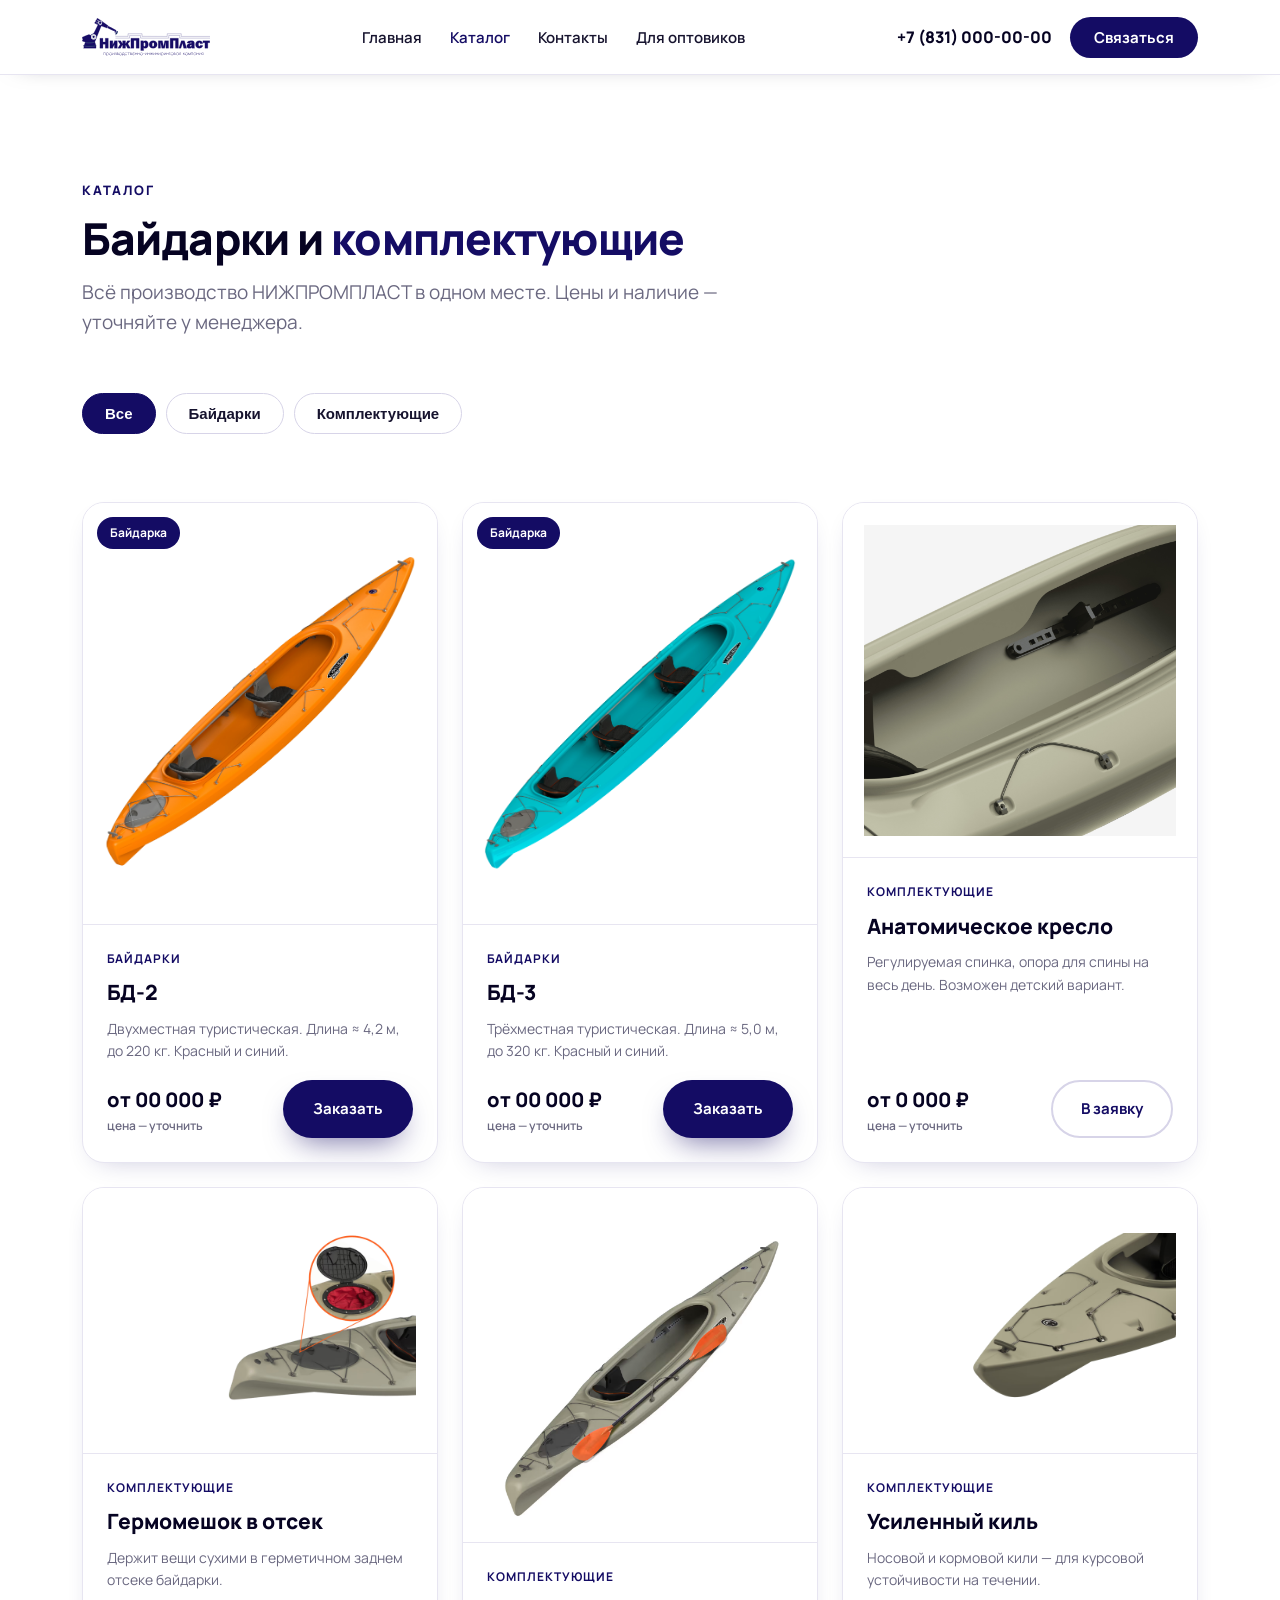
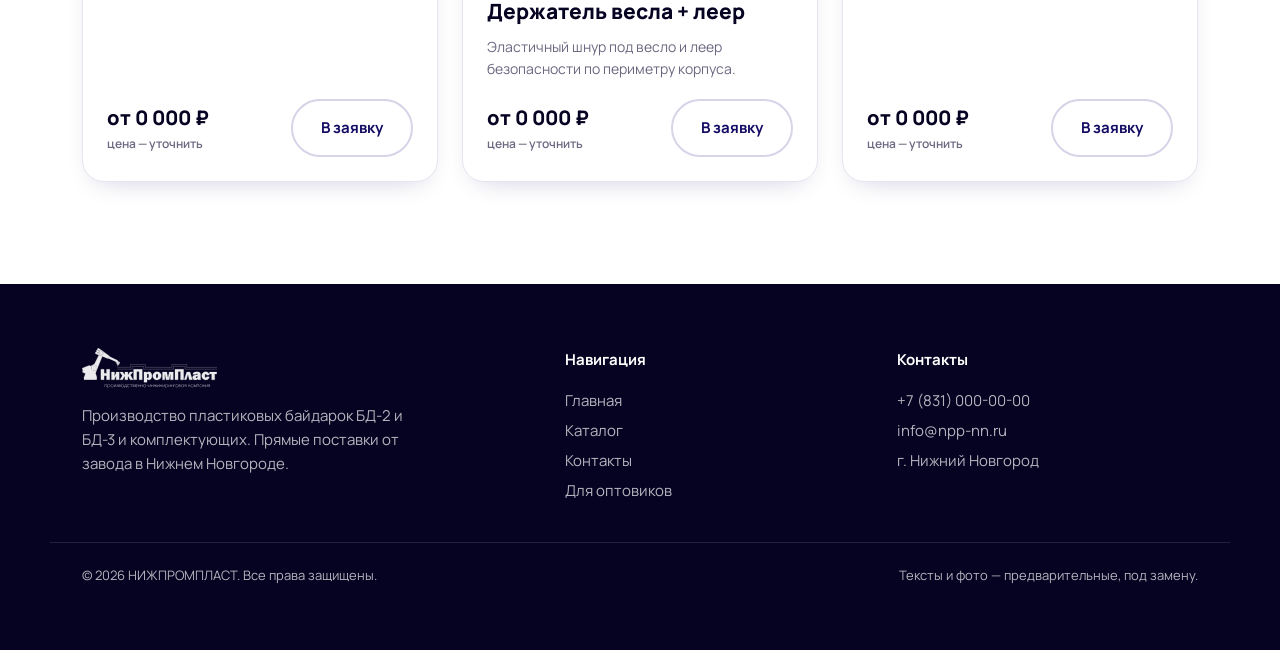
==== catalog.html @ e91669df "НИЖПРОМПЛАСТ — сайт байдарок БД-2/БД-3 (лендинг + каталог + контакты + опт) Co-Authored-By: Claude O" ====
<!DOCTYPE html>
<html lang="ru">
<head>
<meta charset="UTF-8">
<meta name="viewport" content="width=device-width, initial-scale=1">
<title>Каталог — байдарки и комплектующие · НИЖПРОМПЛАСТ</title>
<meta name="description" content="Каталог НИЖПРОМПЛАСТ: пластиковые байдарки БД-2 и БД-3, вёсла, кресла, кили, гермомешки и другие комплектующие.">
<link rel="icon" href="assets/npp_logo.svg">
<link rel="preconnect" href="https://fonts.googleapis.com">
<link rel="preconnect" href="https://fonts.gstatic.com" crossorigin>
<link href="https://fonts.googleapis.com/css2?family=Manrope:wght@400;500;600;700;800&display=swap" rel="stylesheet">
<link rel="stylesheet" href="css/site.css">
<link rel="stylesheet" href="css/header.css"/>
</head>
<body>

<header class="npp-hd">
  <div class="npp-hd__inner">
    <a href="index.html" class="npp-brand"><img src="assets/npp_logo.svg" alt="НИЖПРОМПЛАСТ"></a>
    <nav class="npp-nav" id="nppnav">
      <a href="index.html">Главная</a>
      <a href="catalog.html" class="is-current">Каталог</a>
      <a href="contacts.html">Контакты</a>
      <a href="optom.html">Для оптовиков</a>
    </nav>
    <div class="npp-hd__right">
      <a href="tel:+78310000000" class="npp-phone">+7 (831) 000-00-00</a>
      <a href="contacts.html" class="npp-cta">Связаться</a>
      <button class="npp-burger" id="nppburger" aria-label="Меню"><span></span><span></span><span></span></button>
    </div>
  </div>
</header>
<script>(function(){var b=document.getElementById('nppburger'),n=document.getElementById('nppnav');if(b)b.addEventListener('click',function(){n.classList.toggle('open');});})();</script>

<!-- Заголовок раздела -->
<section class="section" style="padding-bottom:0">
  <div class="container">
    <div class="section__head">
      <span class="eyebrow">Каталог</span>
      <h2 class="h2">Байдарки и <span class="ac">комплектующие</span></h2>
      <p class="lead">Всё производство НИЖПРОМПЛАСТ в одном месте. Цены и наличие — уточняйте у менеджера.</p>
    </div>

    <div class="filters" id="filters">
      <button class="filter is-active" data-filter="all">Все</button>
      <button class="filter" data-filter="boats">Байдарки</button>
      <button class="filter" data-filter="parts">Комплектующие</button>
    </div>
  </div>
</section>

<!-- Сетка товаров -->
<section class="section" style="padding-top:34px">
  <div class="container">
    <div class="catalog" id="catalog">

      <!-- Байдарки -->
      <article class="product" data-cat="boats">
        <div class="product__media"><span class="product__badge">Байдарка</span><img src="assets/69d2569373a3a77ff844c822_b2-1n.webp" alt="БД-2"></div>
        <div class="product__body">
          <span class="product__cat">Байдарки</span>
          <div class="product__name">БД-2</div>
          <p class="product__desc">Двухместная туристическая. Длина ≈ 4,2 м, до 220 кг. Красный и синий.</p>
          <div class="product__foot"><div class="product__price">от 00 000 ₽<small>цена — уточнить</small></div><a href="contacts.html" class="btn btn--primary">Заказать</a></div>
        </div>
      </article>

      <article class="product" data-cat="boats">
        <div class="product__media"><span class="product__badge">Байдарка</span><img src="assets/69d2581a88b2727280bdcb4f_b3-1n.webp" alt="БД-3"></div>
        <div class="product__body">
          <span class="product__cat">Байдарки</span>
          <div class="product__name">БД-3</div>
          <p class="product__desc">Трёхместная туристическая. Длина ≈ 5,0 м, до 320 кг. Красный и синий.</p>
          <div class="product__foot"><div class="product__price">от 00 000 ₽<small>цена — уточнить</small></div><a href="contacts.html" class="btn btn--primary">Заказать</a></div>
        </div>
      </article>

      <!-- Комплектующие -->
      <article class="product" data-cat="parts">
        <div class="product__media"><img src="assets/699e1a2d52baad6489740c45_3-1.jpg" alt="Анатомическое кресло"></div>
        <div class="product__body">
          <span class="product__cat">Комплектующие</span>
          <div class="product__name">Анатомическое кресло</div>
          <p class="product__desc">Регулируемая спинка, опора для спины на весь день. Возможен детский вариант.</p>
          <div class="product__foot"><div class="product__price">от 0 000 ₽<small>цена — уточнить</small></div><a href="contacts.html" class="btn btn--outline">В заявку</a></div>
        </div>
      </article>

      <article class="product" data-cat="parts">
        <div class="product__media"><img src="assets/699e31a62a4a1c3da6f5c545_5-2.avif" alt="Гермомешок"></div>
        <div class="product__body">
          <span class="product__cat">Комплектующие</span>
          <div class="product__name">Гермомешок в отсек</div>
          <p class="product__desc">Держит вещи сухими в герметичном заднем отсеке байдарки.</p>
          <div class="product__foot"><div class="product__price">от 0 000 ₽<small>цена — уточнить</small></div><a href="contacts.html" class="btn btn--outline">В заявку</a></div>
        </div>
      </article>

      <article class="product" data-cat="parts">
        <div class="product__media"><img src="assets/699e530728d7357f5953fed8_Frame%201.avif" alt="Держатель весла и леер"></div>
        <div class="product__body">
          <span class="product__cat">Комплектующие</span>
          <div class="product__name">Держатель весла + леер</div>
          <p class="product__desc">Эластичный шнур под весло и леер безопасности по периметру корпуса.</p>
          <div class="product__foot"><div class="product__price">от 0 000 ₽<small>цена — уточнить</small></div><a href="contacts.html" class="btn btn--outline">В заявку</a></div>
        </div>
      </article>

      <article class="product" data-cat="parts">
        <div class="product__media"><img src="assets/699e31a79cb63a5649bd9ef0_5-1.avif" alt="Усиленный киль"></div>
        <div class="product__body">
          <span class="product__cat">Комплектующие</span>
          <div class="product__name">Усиленный киль</div>
          <p class="product__desc">Носовой и кормовой кили — для курсовой устойчивости на течении.</p>
          <div class="product__foot"><div class="product__price">от 0 000 ₽<small>цена — уточнить</small></div><a href="contacts.html" class="btn btn--outline">В заявку</a></div>
        </div>
      </article>

    </div>
  </div>
</section>

<!-- Подвал -->
<footer class="npp-ft">
  <div class="npp-ft__inner">
    <div class="npp-ft__col npp-ft__brand">
      <img src="assets/npp_logo.svg" alt="НИЖПРОМПЛАСТ">
      <p>Производство пластиковых байдарок БД-2 и БД-3 и комплектующих. Прямые поставки от завода в Нижнем Новгороде.</p>
    </div>
    <div class="npp-ft__col">
      <h4>Навигация</h4>
      <a href="index.html">Главная</a>
      <a href="catalog.html">Каталог</a>
      <a href="contacts.html">Контакты</a>
      <a href="optom.html">Для оптовиков</a>
    </div>
    <div class="npp-ft__col">
      <h4>Контакты</h4>
      <a href="tel:+78310000000">+7 (831) 000-00-00</a>
      <a href="mailto:info@npp-nn.ru">info@npp-nn.ru</a>
      <span>г. Нижний Новгород</span>
    </div>
  </div>
  <div class="npp-ft__bottom">
    <span>© 2026 НИЖПРОМПЛАСТ. Все права защищены.</span>
    <span>Тексты и фото — предварительные, под замену.</span>
  </div>
</footer>

<script>
  var b=document.getElementById('burger'), n=document.getElementById('nav');
  if(b){b.addEventListener('click',function(){n.classList.toggle('is-open');});}
  // фильтры каталога
  var filters=document.querySelectorAll('.filter'), items=document.querySelectorAll('.product');
  filters.forEach(function(f){
    f.addEventListener('click',function(){
      filters.forEach(function(x){x.classList.remove('is-active');});
      f.classList.add('is-active');
      var v=f.getAttribute('data-filter');
      items.forEach(function(it){
        it.classList.toggle('is-hidden', !(v==='all' || it.getAttribute('data-cat')===v));
      });
    });
  });
</script>
</body>
</html>
---- css/site.css ----
/* ============================================================
   НИЖПРОМПЛАСТ · Байдарки БД-2 / БД-3
   Чистая дизайн-система. Палитра бренда (с npp-nn.ru):
   индиго #140C64 · навигационный #060322 · белый фон
   Продуктовые цвета: красный + синий
   ============================================================ */

:root {
  /* Бренд */
  --indigo:     #140C64;
  --indigo-600: #2A1F8C;
  --indigo-300: #6E68B0;
  --navy:       #060322;
  --ink:        #16132E;
  --muted:      #6A6880;
  --line:       #E7E5F1;
  --line-2:     #D7D4E8;
  --bg:         #FFFFFF;
  --bg-soft:    #F6F5FB;
  --surface:    #FFFFFF;

  /* Продуктовые цвета */
  --red:        #D32A33;
  --blue:       #1B5FCC;

  /* Метрики */
  --radius:     22px;
  --radius-sm:  14px;
  --maxw:       1180px;
  --shadow:     0 24px 60px -28px rgba(20,12,100,.34);
  --shadow-sm:  0 10px 28px -16px rgba(20,12,100,.30);
  --ring:       0 0 0 1px var(--line);
  --header-h:   74px;

  --font: "Manrope", -apple-system, "Segoe UI", Roboto, Arial, sans-serif;
}

* { box-sizing: border-box; margin: 0; padding: 0; }
html { scroll-behavior: smooth; scroll-padding-top: calc(var(--header-h) + 16px); }
body {
  font-family: var(--font);
  color: var(--ink);
  background: var(--bg);
  line-height: 1.6;
  -webkit-font-smoothing: antialiased;
  text-rendering: optimizeLegibility;
}
img, svg { display: block; max-width: 100%; }
a { color: inherit; text-decoration: none; }
ul { list-style: none; }

.container {
  width: 100%;
  max-width: var(--maxw);
  margin-inline: auto;
  padding-inline: clamp(18px, 5vw, 32px);
}

/* ---------- Типографика ---------- */
.eyebrow {
  display: inline-block;
  font-size: 13px;
  font-weight: 800;
  letter-spacing: .14em;
  text-transform: uppercase;
  color: var(--indigo);
  margin-bottom: 14px;
}
h1, h2, h3 { letter-spacing: -0.02em; color: var(--navy); line-height: 1.08; }
.h2 { font-size: clamp(28px, 4vw, 44px); font-weight: 800; }
.lead { color: var(--muted); font-size: clamp(16px, 1.6vw, 19px); }

/* ---------- Кнопки ---------- */
.btn {
  --bg: var(--indigo);
  display: inline-flex; align-items: center; gap: 10px;
  padding: 15px 28px;
  border-radius: 999px;
  font-weight: 700; font-size: 15px;
  border: 2px solid transparent;
  cursor: pointer;
  transition: transform .18s ease, box-shadow .18s, background .18s, color .18s, border-color .18s;
  white-space: nowrap;
}
.btn--primary { background: var(--indigo); color: #fff; box-shadow: 0 14px 30px -12px rgba(20,12,100,.6); }
.btn--primary:hover { background: var(--indigo-600); transform: translateY(-2px); }
.btn--outline { background: transparent; color: var(--indigo); border-color: var(--line-2); }
.btn--outline:hover { border-color: var(--indigo); transform: translateY(-2px); }
.btn--light { background:#fff; color: var(--indigo); }
.btn--light:hover { transform: translateY(-2px); box-shadow: var(--shadow-sm); }
.btn--ghost { background: rgba(255,255,255,.1); color:#fff; border-color: rgba(255,255,255,.3); }
.btn--ghost:hover { background: rgba(255,255,255,.18); }

/* ============================================================
   ШАПКА — всегда с фоном, sticky, без лагов
   ============================================================ */
.header {
  position: sticky; top: 0; z-index: 100;
  height: var(--header-h);
  background: #fff;                        /* фон ВСЕГДА */
  border-bottom: 1px solid var(--line);
  box-shadow: 0 6px 24px -20px rgba(6,3,34,.5);
}
.header__inner { height: 100%; display: flex; align-items: center; justify-content: space-between; gap: 24px; }
.brand { display: flex; align-items: center; gap: 12px; flex-shrink: 0; }
.brand img { height: 38px; width: auto; }
.nav { display: flex; align-items: center; gap: 28px; }
.nav a { font-size: 15px; font-weight: 600; color: var(--ink); transition: color .15s; }
.nav a:hover { color: var(--indigo); }
.header__right { display: flex; align-items: center; gap: 18px; }
.header__phone { font-weight: 800; font-size: 16px; color: var(--navy); white-space: nowrap; }
.burger { display: none; flex-direction: column; gap: 5px; background: none; border: 0; cursor: pointer; padding: 8px; }
.burger span { width: 24px; height: 2px; background: var(--navy); border-radius: 2px; transition:.2s; }

/* ============================================================
   СЕКЦИИ — единый ритм отступов
   ============================================================ */
.section { padding-block: clamp(56px, 8vw, 104px); }
.section--soft { background: var(--bg-soft); }
.section__head { max-width: 720px; margin-bottom: clamp(34px, 5vw, 56px); }
.section__head--center { margin-inline: auto; text-align: center; }
.section__head .lead { margin-top: 14px; }

/* ============================================================
   ХЕРО
   ============================================================ */
.hero {
  position: relative; overflow: hidden; color: #fff;
  background:
    radial-gradient(110% 120% at 88% -10%, rgba(42,31,140,.85), transparent 55%),
    linear-gradient(165deg, var(--navy) 0%, #0d0840 58%, var(--indigo) 125%);
}
.hero__inner {
  position: relative; z-index: 2;
  display: grid; grid-template-columns: 1.05fr 1fr;
  gap: clamp(28px, 4vw, 60px); align-items: center;
  padding-block: clamp(52px, 7vw, 96px);
}
.hero__badge {
  display: inline-flex; align-items: center; gap: 8px;
  padding: 7px 15px; border-radius: 999px;
  background: rgba(255,255,255,.1); border: 1px solid rgba(255,255,255,.2);
  font-size: 12px; font-weight: 800; letter-spacing: .08em; text-transform: uppercase;
  color: #DAD7F2; margin-bottom: 22px;
}
.hero h1 { color: #fff; font-size: clamp(34px, 5.4vw, 62px); font-weight: 800; margin-bottom: 20px; }
.hero h1 em { font-style: normal; color: #B7B2EA; }
.hero__lead { color: rgba(255,255,255,.8); font-size: clamp(16px,1.7vw,19px); max-width: 30em; margin-bottom: 30px; }
.hero__actions { display: flex; flex-wrap: wrap; gap: 14px; margin-bottom: 38px; }
.hero__chips { display: flex; flex-wrap: wrap; gap: 24px; border-top: 1px solid rgba(255,255,255,.14); padding-top: 24px; }
.chip__num { font-size: clamp(22px,3vw,32px); font-weight: 800; }
.chip__lbl { font-size: 13px; color: rgba(255,255,255,.6); margin-top: 4px; }

/* ============================================================
   ПЛЕЙСХОЛДЕР ФОТО (кадр с силуэтом байдарки)
   ============================================================ */
.photo {
  position: relative; border-radius: var(--radius);
  background: var(--bg-soft);
  border: 1px solid var(--line);
  overflow: hidden; display: grid; place-items: center;
  aspect-ratio: 4 / 3;
}
.photo--hero {
  background: linear-gradient(150deg, rgba(255,255,255,.14), rgba(255,255,255,.04));
  border-color: rgba(255,255,255,.18);
  box-shadow: var(--shadow);
}
.photo svg { width: 80%; height: auto; }
.photo__tag {
  position: absolute; left: 14px; bottom: 14px;
  font-size: 12px; font-weight: 700; letter-spacing: .03em;
  background: rgba(6,3,34,.62); color: #fff;
  padding: 6px 13px; border-radius: 999px;
  border: 1px dashed rgba(255,255,255,.35);
}
.photo--hero .photo__tag { background: rgba(6,3,34,.5); }

/* ============================================================
   МОДЕЛИ — 2 карточки БД-2 / БД-3
   ============================================================ */
.models { display: grid; grid-template-columns: 1fr 1fr; gap: 24px; }
.model {
  background: var(--surface); border: 1px solid var(--line);
  border-radius: var(--radius); overflow: hidden;
  box-shadow: var(--shadow-sm);
  display: flex; flex-direction: column;
  transition: transform .22s ease, box-shadow .22s, border-color .22s;
}
.model:hover { transform: translateY(-6px); box-shadow: var(--shadow); border-color: var(--line-2); }
.model__media { aspect-ratio: 16/10; border-bottom: 1px solid var(--line); }
.model__media .photo { border: 0; border-radius: 0; aspect-ratio: auto; height: 100%; }
.model__body { padding: clamp(22px, 2.6vw, 32px); display: flex; flex-direction: column; gap: 14px; flex: 1; }
.model__name { font-size: 28px; font-weight: 800; }
.model__seats { font-size: 15px; color: var(--muted); }
.model__specs { display: grid; grid-template-columns: 1fr 1fr; gap: 12px 18px; margin-top: 4px; }
.model__specs div { font-size: 14px; }
.model__specs b { display: block; font-size: 18px; color: var(--navy); }
.model__specs span { color: var(--muted); }
.model__foot { margin-top: auto; display: flex; align-items: center; justify-content: space-between; gap: 14px; padding-top: 8px; }
.model__price { font-size: 24px; font-weight: 800; color: var(--navy); }
.model__price small { display:block; font-size: 12px; font-weight: 600; color: var(--muted); }

/* свотчи цвета: красный + синий */
.swatches { display: flex; gap: 10px; align-items: center; }
.swatch {
  width: 26px; height: 26px; border-radius: 50%;
  border: 2px solid #fff; box-shadow: 0 0 0 1px var(--line-2);
  cursor: pointer; transition: transform .15s;
}
.swatch:hover { transform: scale(1.12); }
.swatch--red  { background: var(--red); }
.swatch--blue { background: var(--blue); }
.swatch__label { font-size: 13px; color: var(--muted); margin-left: 6px; }

/* ============================================================
   FEATURES — креативная bento-сетка
   ============================================================ */
.bento {
  display: grid;
  grid-template-columns: repeat(3, 1fr);
  grid-auto-rows: minmax(170px, auto);
  gap: 20px;
}
.card {
  background: var(--surface); border: 1px solid var(--line);
  border-radius: var(--radius); padding: clamp(22px, 2.4vw, 30px);
  display: flex; flex-direction: column; gap: 12px;
  transition: transform .22s ease, box-shadow .22s, border-color .22s;
}
.card:hover { transform: translateY(-4px); box-shadow: var(--shadow-sm); border-color: var(--line-2); }
.card__icon {
  width: 50px; height: 50px; border-radius: 14px;
  background: var(--bg-soft); color: var(--indigo);
  display: grid; place-items: center;
}
.card h3 { font-size: 20px; font-weight: 800; }
.card p { color: var(--muted); font-size: 15px; }
.card--wide { grid-column: span 2; }
.card--tall { grid-row: span 2; }
.card--indigo { background: linear-gradient(160deg, var(--indigo), var(--indigo-600)); border-color: transparent; color: #fff; }
.card--indigo h3 { color: #fff; }
.card--indigo p { color: rgba(255,255,255,.82); }
.card--indigo .card__icon { background: rgba(255,255,255,.14); color: #fff; }
.card--photo { padding: 0; overflow: hidden; }
.card--photo .photo { border: 0; border-radius: 0; height: 100%; width: 100%; aspect-ratio: auto; }

/* ---------- Чередующиеся строки текст+фото (напр. «Держатели весла») ---------- */
.split { display: grid; grid-template-columns: 1fr 1fr; gap: clamp(24px, 4vw, 60px); align-items: center; }
.split + .split { margin-top: clamp(40px, 6vw, 80px); }
.split--rev .split__media { order: -1; }
.split__text h3 { font-size: clamp(24px, 3vw, 34px); font-weight: 800; margin-bottom: 14px; }
.split__text p { color: var(--muted); font-size: 17px; margin-bottom: 12px; }
.ticks { display: grid; gap: 10px; margin-top: 18px; }
.ticks li { display: flex; gap: 10px; align-items: flex-start; font-size: 16px; }
.ticks svg { flex-shrink: 0; margin-top: 3px; color: var(--indigo); }

/* ============================================================
   СРАВНЕНИЕ / ХАРАКТЕРИСТИКИ
   ============================================================ */
.specs {
  width: 100%; border-collapse: separate; border-spacing: 0;
  background: var(--surface); border: 1px solid var(--line);
  border-radius: var(--radius); overflow: hidden;
}
.specs th, .specs td { padding: 16px 20px; text-align: left; font-size: 15px; border-bottom: 1px solid var(--line); }
.specs thead th { background: var(--navy); color: #fff; font-weight: 700; }
.specs tbody tr:last-child td { border-bottom: 0; }
.specs td:first-child { color: var(--muted); font-weight: 600; }
.specs td b { color: var(--navy); }
.specs tbody tr:nth-child(even) { background: var(--bg-soft); }

/* ============================================================
   CTA / ФОРМА
   ============================================================ */
.cta {
  background: linear-gradient(160deg, var(--navy), var(--indigo));
  border-radius: var(--radius); color: #fff;
  padding: clamp(34px, 5vw, 64px);
  display: grid; grid-template-columns: 1.1fr 1fr; gap: clamp(28px,4vw,56px); align-items: center;
}
.cta h2 { color: #fff; font-size: clamp(26px,3.4vw,40px); font-weight: 800; margin-bottom: 14px; }
.cta p { color: rgba(255,255,255,.8); font-size: 17px; }
.form { display: grid; gap: 14px; }
.form input, .form select {
  width: 100%; padding: 15px 18px; border-radius: 14px;
  border: 1px solid rgba(255,255,255,.25); background: rgba(255,255,255,.08);
  color: #fff; font-size: 15px; font-family: inherit;
}
.form input::placeholder { color: rgba(255,255,255,.6); }
.form input:focus, .form select:focus { outline: 2px solid rgba(255,255,255,.5); }
.form select option { color: #16132e; }
.form .btn { justify-content: center; }
.form__note { font-size: 12px; color: rgba(255,255,255,.55); }

/* ============================================================
   ПОДВАЛ
   ============================================================ */
.footer { background: var(--navy); color: rgba(255,255,255,.7); padding-block: clamp(40px,6vw,64px); }
.footer__grid { display: grid; grid-template-columns: 1.4fr 1fr 1fr; gap: 32px; }
.footer img { height: 40px; margin-bottom: 16px; filter: brightness(0) invert(1); opacity: .92; }
.footer h4 { color: #fff; font-size: 15px; margin-bottom: 14px; letter-spacing: .02em; }
.footer a { color: rgba(255,255,255,.7); font-size: 15px; line-height: 2; }
.footer a:hover { color: #fff; }
.footer__bottom { margin-top: 36px; padding-top: 22px; border-top: 1px solid rgba(255,255,255,.12); font-size: 13px; display:flex; justify-content: space-between; flex-wrap: wrap; gap: 10px; }

/* ============================================================
   АДАПТИВ — чтобы ничего не съезжало
   ============================================================ */
@media (max-width: 980px) {
  .hero__inner, .models, .split, .cta { grid-template-columns: 1fr; }
  .split--rev .split__media { order: 0; }
  .bento { grid-template-columns: 1fr 1fr; }
  .card--tall { grid-row: span 1; }
}
@media (max-width: 820px) {
  .nav, .header__phone { display: none; }
  .burger { display: flex; }
  .hero__media { max-width: 520px; }
}
@media (max-width: 600px) {
  .bento { grid-template-columns: 1fr; }
  .card--wide { grid-column: span 1; }
  .footer__grid { grid-template-columns: 1fr; }
  .hero__chips { gap: 18px; }
}

/* мобильное меню (открывается через JS) */
.nav.is-open {
  display: flex; flex-direction: column; gap: 18px;
  position: absolute; top: var(--header-h); left: 0; right: 0;
  background: #fff; border-bottom: 1px solid var(--line);
  padding: 22px clamp(18px,5vw,32px); box-shadow: var(--shadow);
}

/* ============================================================
   ДОП. КОМПОНЕНТЫ — структура «как у keelson» + больше акцента
   ============================================================ */

/* ---------- Теги назначения (Реки / Озёра / Море) ---------- */
.tags { display: flex; flex-wrap: wrap; gap: 10px; margin-bottom: 26px; }
.tag {
  display: inline-flex; align-items: center; gap: 7px;
  padding: 8px 16px; border-radius: 999px;
  font-size: 13px; font-weight: 700; letter-spacing: .02em;
}
.tag--solid { background: var(--indigo); color: #fff; }
.tag--ghost { background: rgba(255,255,255,.1); color: #fff; border: 1px solid rgba(255,255,255,.28); }
.tag--soft  { background: #ECEAFA; color: var(--indigo); border: 1px solid var(--line-2); }

/* ---------- Блок покупки (рассрочка, даты предзаказа) ---------- */
.buy__pay { display: grid; gap: 6px; font-size: 14px; color: var(--muted); }
.buy__pay b { color: var(--navy); }
.buy__meta { display: grid; gap: 8px; margin-top: 4px; }
.buy__meta div { display: flex; gap: 9px; align-items: center; font-size: 14px; color: var(--muted); }
.buy__meta svg { color: var(--indigo); flex-shrink: 0; }
.model__actions { display: flex; gap: 12px; flex-wrap: wrap; }

/* ---------- Заявление (акцентная индиго-секция) ---------- */
.statement {
  position: relative; overflow: hidden;
  background: linear-gradient(155deg, var(--indigo) 0%, var(--indigo-600) 70%, #3a2db0 130%);
  color: #fff; border-radius: var(--radius);
  padding: clamp(40px, 6vw, 72px);
}
.statement::after {
  content: ""; position: absolute; right: -80px; top: -80px;
  width: 320px; height: 320px; border-radius: 50%;
  background: radial-gradient(circle, rgba(255,255,255,.14), transparent 70%);
}
.statement .eyebrow { color: #C8C3F2; }
.statement h2 { color: #fff; font-size: clamp(26px, 3.6vw, 44px); font-weight: 800; max-width: 16ch; position: relative; z-index: 1; }
.statement p { color: rgba(255,255,255,.82); font-size: 18px; margin-top: 18px; max-width: 52ch; position: relative; z-index: 1; }

/* ---------- USP-лента (полоса ключевых преимуществ) ---------- */
.usp { display: grid; grid-template-columns: repeat(4, 1fr); gap: 1px; background: var(--line); border: 1px solid var(--line); border-radius: var(--radius); overflow: hidden; }
.usp__item { background: #fff; padding: 26px 22px; }
.usp__num { font-size: clamp(26px, 3vw, 38px); font-weight: 800; color: var(--indigo); line-height: 1; }
.usp__lbl { margin-top: 8px; font-size: 14px; color: var(--muted); }

/* ---------- «Что внутри» — нумерованная сетка преимуществ ---------- */
.benefits { display: grid; grid-template-columns: repeat(3, 1fr); gap: 18px; }
.benefit {
  background: var(--surface); border: 1px solid var(--line);
  border-radius: var(--radius-sm); padding: 24px;
  display: flex; gap: 16px; align-items: flex-start;
  transition: border-color .2s, transform .2s, box-shadow .2s;
}
.benefit:hover { border-color: var(--indigo); transform: translateY(-3px); box-shadow: var(--shadow-sm); }
.benefit__no {
  flex-shrink: 0; width: 40px; height: 40px; border-radius: 11px;
  background: #ECEAFA; color: var(--indigo);
  font-weight: 800; font-size: 16px; display: grid; place-items: center;
}
.benefit h4 { font-size: 17px; font-weight: 800; color: var(--navy); margin-bottom: 5px; }
.benefit p { font-size: 14px; color: var(--muted); }

/* ---------- Отзывы ---------- */
.reviews { display: grid; grid-template-columns: repeat(3, 1fr); gap: 20px; }
.review { background: var(--surface); border: 1px solid var(--line); border-radius: var(--radius); padding: 28px; box-shadow: var(--shadow-sm); }
.review__stars { color: var(--red); font-size: 16px; letter-spacing: 2px; margin-bottom: 12px; }
.review p { color: var(--ink); font-size: 15px; margin-bottom: 18px; }
.review__author { display: flex; align-items: center; gap: 12px; }
.review__avatar { width: 42px; height: 42px; border-radius: 50%; background: linear-gradient(135deg, var(--indigo), var(--indigo-300)); color: #fff; display: grid; place-items: center; font-weight: 800; }
.review__name { font-weight: 700; font-size: 14px; }
.review__role { font-size: 13px; color: var(--muted); }

/* акцент на заголовке секции */
.section__head h2 .ac { color: var(--indigo); }

/* сравнительная таблица — выделить колонку */
.specs td.win { color: var(--indigo); font-weight: 700; }

@media (max-width: 980px) {
  .benefits { grid-template-columns: 1fr 1fr; }
  .usp { grid-template-columns: 1fr 1fr; }
  .reviews { grid-template-columns: 1fr; }
}
@media (max-width: 600px) {
  .benefits { grid-template-columns: 1fr; }
  .usp { grid-template-columns: 1fr 1fr; }
}

/* ============================================================
   ФОТО в плейсхолдерах (реальные изображения из assets)
   ============================================================ */
.photo img { width: 100%; height: 100%; object-fit: cover; display: block; }
.photo--contain { background: #fff; }
.photo--contain img { object-fit: contain; padding: 6%; }
.model__media .photo { aspect-ratio: auto; height: 100%; }
.split__media .photo { aspect-ratio: 4/3; }

/* ============================================================
   КАТАЛОГ — фильтры + сетка товаров
   ============================================================ */
.filters { display: flex; flex-wrap: wrap; gap: 10px; margin-bottom: 34px; }
.filter {
  padding: 11px 22px; border-radius: 999px;
  border: 1px solid var(--line-2); background: #fff;
  font-weight: 700; font-size: 15px; color: var(--ink); cursor: pointer;
  transition: all .18s ease;
}
.filter:hover { border-color: var(--indigo); color: var(--indigo); }
.filter.is-active { background: var(--indigo); border-color: var(--indigo); color: #fff; }

.catalog { display: grid; grid-template-columns: repeat(3, 1fr); gap: 24px; }
.product {
  background: var(--surface); border: 1px solid var(--line);
  border-radius: var(--radius); overflow: hidden; display: flex; flex-direction: column;
  box-shadow: var(--shadow-sm); transition: transform .22s, box-shadow .22s, border-color .22s;
}
.product:hover { transform: translateY(-5px); box-shadow: var(--shadow); border-color: var(--line-2); }
.product__media { aspect-ratio: 4/3; background: #fff; border-bottom: 1px solid var(--line); position: relative; }
.product__media img { width: 100%; height: 100%; object-fit: contain; padding: 6%; }
.product__badge {
  position: absolute; top: 14px; left: 14px;
  background: var(--indigo); color: #fff; font-size: 12px; font-weight: 700;
  padding: 6px 13px; border-radius: 999px;
}
.product__body { padding: 24px; display: flex; flex-direction: column; gap: 8px; flex: 1; }
.product__cat { font-size: 12px; font-weight: 700; letter-spacing: .08em; text-transform: uppercase; color: var(--indigo); }
.product__name { font-size: 21px; font-weight: 800; color: var(--navy); }
.product__desc { font-size: 14px; color: var(--muted); flex: 1; }
.product__foot { display: flex; align-items: center; justify-content: space-between; gap: 12px; margin-top: 10px; }
.product__price { font-size: 20px; font-weight: 800; color: var(--navy); }
.product__price small { display:block; font-size: 12px; font-weight: 600; color: var(--muted); }
.is-hidden { display: none !important; }

/* ============================================================
   КОНТАКТЫ
   ============================================================ */
.contacts { display: grid; grid-template-columns: repeat(3, 1fr); gap: 20px; margin-bottom: 40px; }
.contact-card {
  background: var(--surface); border: 1px solid var(--line);
  border-radius: var(--radius); padding: 30px;
  box-shadow: var(--shadow-sm);
}
.contact-card__icon { width: 50px; height: 50px; border-radius: 14px; background: var(--bg-soft); color: var(--indigo); display: grid; place-items: center; margin-bottom: 16px; }
.contact-card h3 { font-size: 18px; font-weight: 800; margin-bottom: 8px; }
.contact-card a, .contact-card p { font-size: 16px; color: var(--ink); }
.contact-card a:hover { color: var(--indigo); }
.contact-card span { color: var(--muted); font-size: 14px; }
.map-holder {
  border-radius: var(--radius); overflow: hidden; border: 1px solid var(--line);
  background: var(--bg-soft); aspect-ratio: 21/9; display: grid; place-items: center;
  color: var(--muted); font-weight: 600;
}

@media (max-width: 900px) {
  .catalog { grid-template-columns: 1fr 1fr; }
  .contacts { grid-template-columns: 1fr; }
}
@media (max-width: 560px) {
  .catalog { grid-template-columns: 1fr; }
}

/* ============================================================
   ЕДИНАЯ ШАПКА .npp-hd (одинаковая на всех страницах)
   ============================================================ */
.npp-hd{position:sticky;top:0;z-index:1000;background:#fff;border-bottom:1px solid #E7E5F1;box-shadow:0 6px 24px -20px rgba(6,3,34,.5);}
.npp-hd__inner{max-width:1180px;margin:0 auto;height:74px;display:flex;align-items:center;justify-content:space-between;gap:24px;padding:0 clamp(18px,5vw,32px);}
.npp-brand{display:flex;align-items:center;flex-shrink:0;text-decoration:none;}
.npp-brand img{height:38px;width:auto;}
.npp-nav{display:flex;align-items:center;gap:28px;}
.npp-nav a{font-size:15px;font-weight:600;color:#16132E;text-decoration:none;transition:color .15s;}
.npp-nav a:hover,.npp-nav a.is-current{color:#140C64;}
.npp-hd__right{display:flex;align-items:center;gap:18px;}
.npp-phone{font-weight:800;font-size:16px;color:#060322;text-decoration:none;white-space:nowrap;}
.npp-cta{display:inline-flex;align-items:center;background:#140C64;color:#fff;font-weight:700;font-size:15px;padding:13px 24px;border-radius:999px;text-decoration:none;transition:background .18s,transform .18s;}
.npp-cta:hover{background:#2A1F8C;transform:translateY(-2px);}
.npp-burger{display:none;flex-direction:column;gap:5px;background:none;border:0;cursor:pointer;padding:8px;}
.npp-burger span{width:24px;height:2px;background:#060322;border-radius:2px;}
@media(max-width:860px){
  .npp-nav,.npp-phone{display:none;}
  .npp-burger{display:flex;}
  .npp-nav.open{display:flex;flex-direction:column;gap:18px;position:absolute;top:74px;left:0;right:0;background:#fff;border-bottom:1px solid #E7E5F1;padding:22px clamp(18px,5vw,32px);box-shadow:0 24px 60px -28px rgba(20,12,100,.34);}
}
---- css/header.css ----
/* ============================================================
   header.css — ЕДИНАЯ шапка .npp-hd для ВСЕХ страниц.
   Подключается ПОСЛЕДНИМ на каждой странице → перебивает любые
   базовые стили (webflow.css / site.css). Все размеры явные,
   ничего не наследуется от body — рендерится одинаково везде.
   ============================================================ */
.npp-hd, .npp-hd *{ box-sizing:border-box; }
.npp-hd{
  position:sticky; top:0; z-index:1000;
  background:#fff;
  border-bottom:1px solid #E7E5F1;
  box-shadow:0 6px 24px -20px rgba(6,3,34,.5);
  font-family:"Manrope",-apple-system,"Segoe UI",Roboto,Arial,sans-serif !important;
}
.npp-hd__inner{
  max-width:1180px; margin:0 auto; height:74px;
  display:flex; align-items:center; justify-content:space-between;
  gap:24px; padding:0 clamp(18px,5vw,32px);
}
.npp-brand{ display:flex; align-items:center; flex-shrink:0; text-decoration:none; line-height:1; }
.npp-brand img{ height:38px !important; width:auto !important; display:block; }

.npp-nav{ display:flex; align-items:center; gap:28px; }
.npp-nav a{
  font-family:inherit !important;
  font-size:15px !important; line-height:1 !important; font-weight:600 !important;
  color:#16132E; text-decoration:none; letter-spacing:0;
  transition:color .15s;
}
.npp-nav a:hover, .npp-nav a.is-current{ color:#140C64; }

.npp-hd__right{ display:flex; align-items:center; gap:18px; }
.npp-phone{
  font-family:inherit !important;
  font-weight:800 !important; font-size:16px !important; line-height:1 !important;
  color:#060322; text-decoration:none; white-space:nowrap;
}
.npp-cta{
  display:inline-flex; align-items:center; line-height:1 !important;
  background:#140C64; color:#fff !important;
  font-family:inherit !important; font-weight:700 !important; font-size:15px !important;
  padding:13px 24px !important; border-radius:999px; text-decoration:none;
  border:0; cursor:pointer; transition:background .18s, transform .18s;
}
.npp-cta:hover{ background:#2A1F8C; transform:translateY(-2px); }

.npp-burger{ display:none; flex-direction:column; gap:5px; background:none; border:0; cursor:pointer; padding:8px; }
.npp-burger span{ width:24px; height:2px; background:#060322; border-radius:2px; }

@media (max-width:860px){
  .npp-nav, .npp-phone{ display:none; }
  .npp-burger{ display:flex; }
  .npp-nav.open{
    display:flex; flex-direction:column; gap:18px;
    position:absolute; top:74px; left:0; right:0;
    background:#fff; border-bottom:1px solid #E7E5F1;
    padding:22px clamp(18px,5vw,32px);
    box-shadow:0 24px 60px -28px rgba(20,12,100,.34);
  }
}

/* ============================================================
   ЕДИНЫЙ ФУТЕР .npp-ft (одинаковый на всех страницах)
   ============================================================ */
.npp-ft{ background:#060322; color:rgba(255,255,255,.7); font-family:"Manrope",-apple-system,"Segoe UI",Roboto,Arial,sans-serif; padding:clamp(40px,6vw,64px) 0; }
.npp-ft *{ box-sizing:border-box; }
.npp-ft__inner{ max-width:1180px; margin:0 auto; padding:0 clamp(18px,5vw,32px); display:grid; grid-template-columns:1.5fr 1fr 1fr; gap:32px; }
.npp-ft__col h4{ color:#fff; font-size:15px; margin:0 0 14px; font-weight:700; }
.npp-ft__col a{ display:block; color:rgba(255,255,255,.7); font-size:15px; line-height:2; text-decoration:none; }
.npp-ft__col a:hover{ color:#fff; }
.npp-ft__col span{ display:block; color:rgba(255,255,255,.7); font-size:15px; line-height:2; }
.npp-ft__brand img{ height:40px; filter:brightness(0) invert(1); opacity:.92; margin-bottom:16px; display:block; }
.npp-ft__brand p{ font-size:15px; line-height:1.6; margin:0; max-width:36ch; }
.npp-ft__bottom{ max-width:1180px; margin:36px auto 0; padding:22px clamp(18px,5vw,32px) 0; border-top:1px solid rgba(255,255,255,.12); display:flex; justify-content:space-between; flex-wrap:wrap; gap:10px; font-size:13px; }
@media(max-width:760px){ .npp-ft__inner{ grid-template-columns:1fr; } }

/* Мобильная шапка — компактный аккуратный блок */
@media (max-width:860px){
  .npp-hd__inner{ height:62px; gap:10px; padding:0 16px; }
  .npp-brand img{ height:30px !important; }
  .npp-cta{ padding:9px 16px !important; font-size:14px !important; }
  .npp-burger{ padding:6px; }
}
@media (max-width:380px){
  .npp-cta{ display:none; }
}
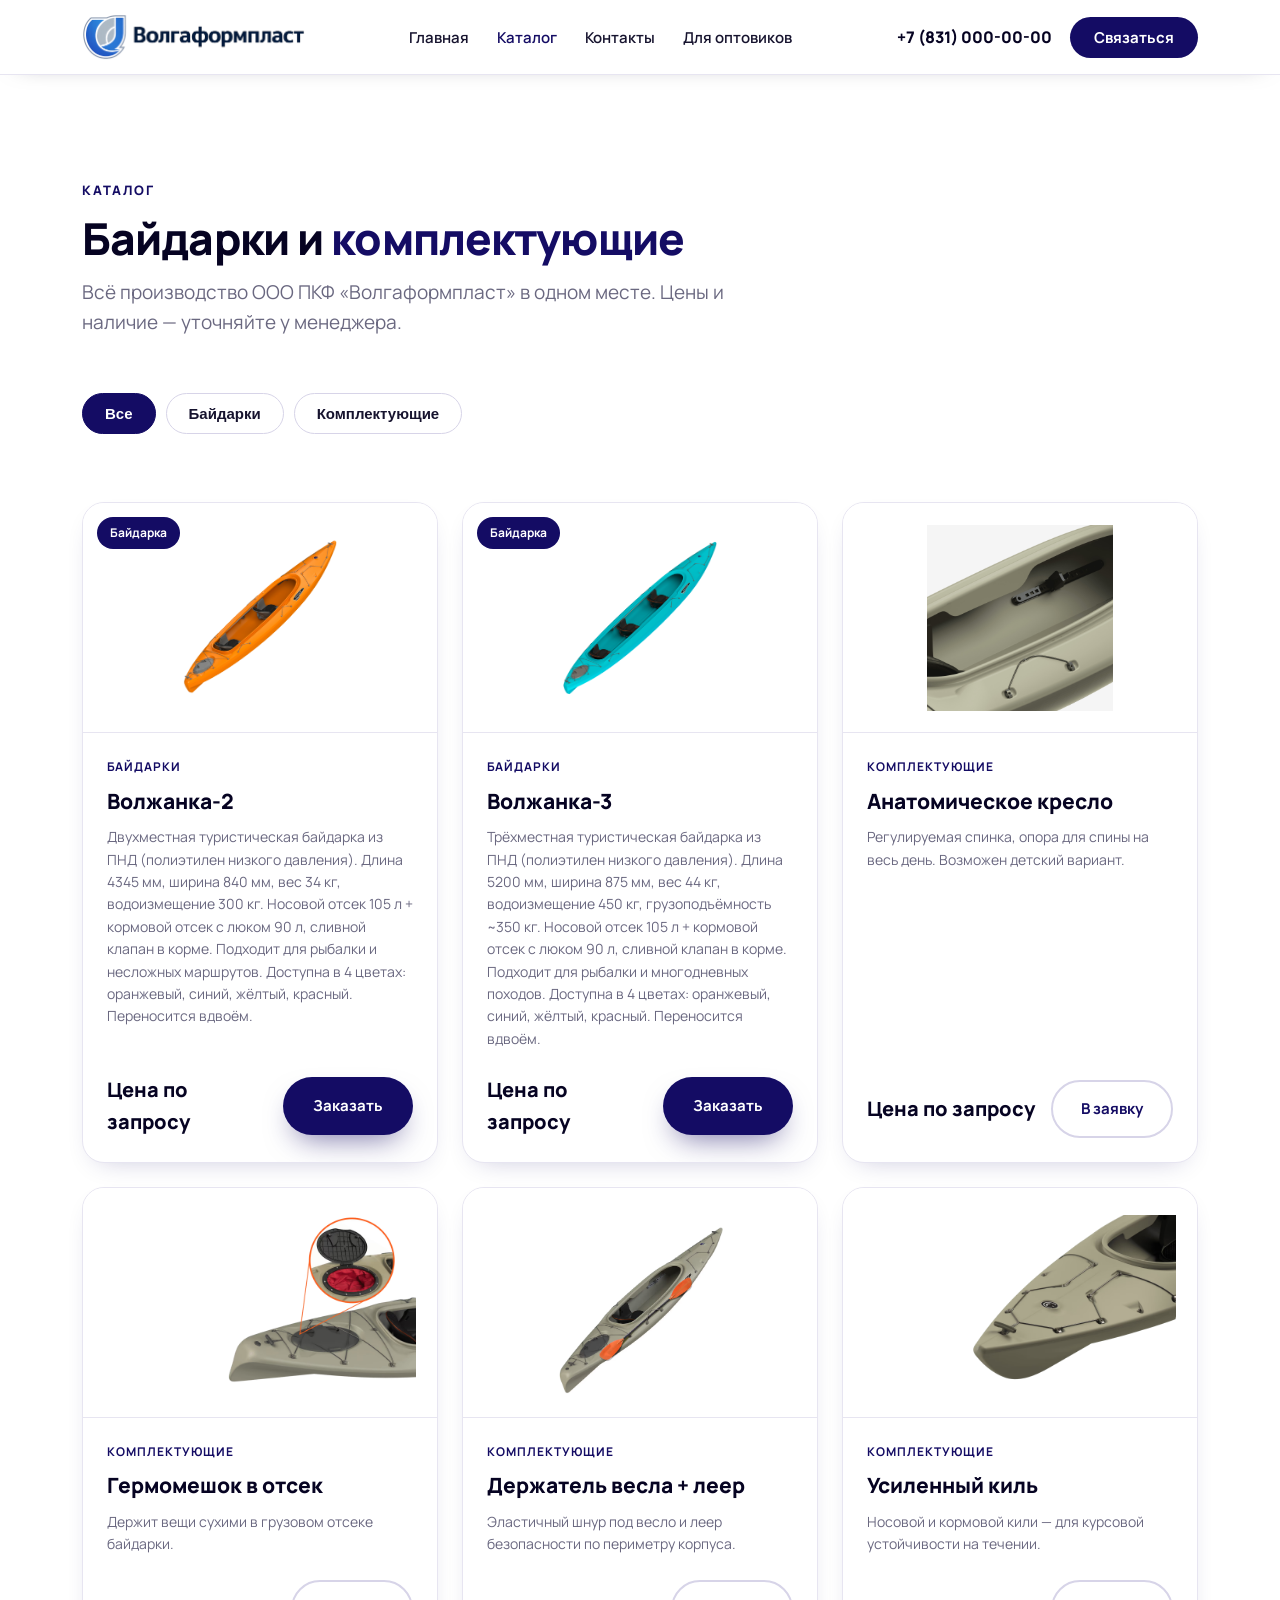
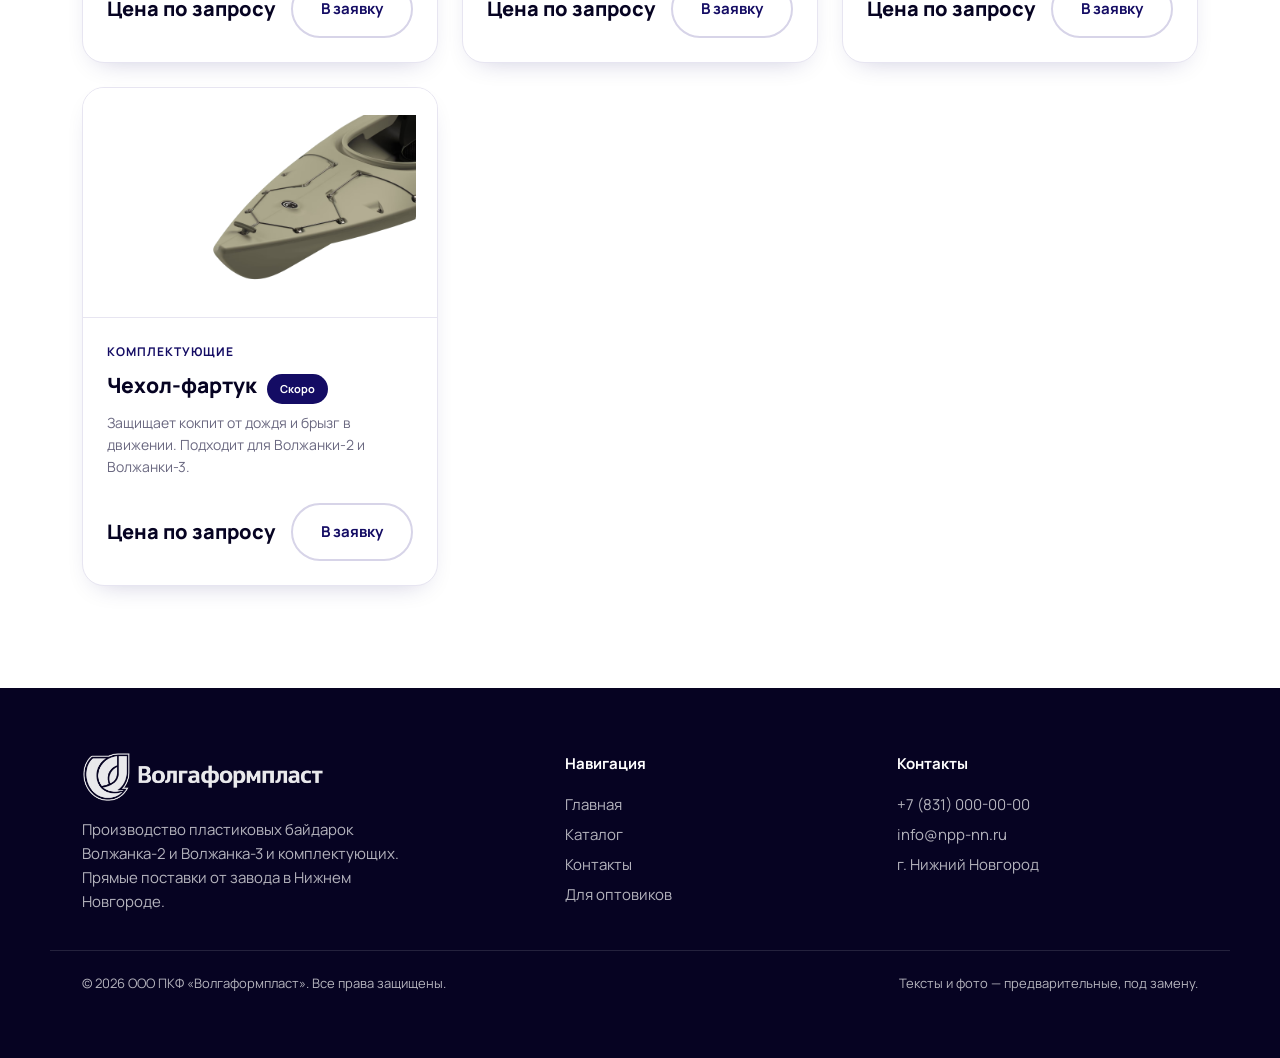
==== commit 3447d31c: "Правки по переговорам 02.06: ребренд Волгаформпласт, Волжанка-2/3, фото через GPT Image - Ребренд Ни" ====
--- a/catalog.html
+++ b/catalog.html
@@ -3,8 +3,8 @@
 <head>
 <meta charset="UTF-8">
 <meta name="viewport" content="width=device-width, initial-scale=1">
-<title>Каталог — байдарки и комплектующие · НИЖПРОМПЛАСТ</title>
-<meta name="description" content="Каталог НИЖПРОМПЛАСТ: пластиковые байдарки БД-2 и БД-3, вёсла, кресла, кили, гермомешки и другие комплектующие.">
+<title>Каталог — байдарки и комплектующие · Волгаформпласт</title>
+<meta name="description" content="Каталог Волгаформпласт: пластиковые байдарки Волжанка-2 и Волжанка-3, вёсла, кресла, гермомешки и другие комплектующие.">
 <link rel="icon" href="assets/npp_logo.svg">
 <link rel="preconnect" href="https://fonts.googleapis.com">
 <link rel="preconnect" href="https://fonts.gstatic.com" crossorigin>
@@ -16,7 +16,7 @@
 
 <header class="npp-hd">
   <div class="npp-hd__inner">
-    <a href="index.html" class="npp-brand"><img src="assets/npp_logo.svg" alt="НИЖПРОМПЛАСТ"></a>
+    <a href="index.html" class="npp-brand"><img src="assets/npp_logo.svg" alt="Волгаформпласт"></a>
     <nav class="npp-nav" id="nppnav">
       <a href="index.html">Главная</a>
       <a href="catalog.html" class="is-current">Каталог</a>
@@ -38,7 +38,7 @@
     <div class="section__head">
       <span class="eyebrow">Каталог</span>
       <h2 class="h2">Байдарки и <span class="ac">комплектующие</span></h2>
-      <p class="lead">Всё производство НИЖПРОМПЛАСТ в одном месте. Цены и наличие — уточняйте у менеджера.</p>
+      <p class="lead">Всё производство ООО ПКФ «Волгаформпласт» в одном месте. Цены и наличие — уточняйте у менеджера.</p>
     </div>
 
     <div class="filters" id="filters">
@@ -56,22 +56,22 @@
 
       <!-- Байдарки -->
       <article class="product" data-cat="boats">
-        <div class="product__media"><span class="product__badge">Байдарка</span><img src="assets/69d2569373a3a77ff844c822_b2-1n.webp" alt="БД-2"></div>
+        <div class="product__media"><span class="product__badge">Байдарка</span><img src="assets/69d2569373a3a77ff844c822_b2-1n.webp" alt="Волжанка-2"></div>
         <div class="product__body">
           <span class="product__cat">Байдарки</span>
-          <div class="product__name">БД-2</div>
-          <p class="product__desc">Двухместная туристическая. Длина ≈ 4,2 м, до 220 кг. Красный и синий.</p>
-          <div class="product__foot"><div class="product__price">от 00 000 ₽<small>цена — уточнить</small></div><a href="contacts.html" class="btn btn--primary">Заказать</a></div>
+          <div class="product__name">Волжанка-2</div>
+          <p class="product__desc">Двухместная туристическая байдарка из ПНД (полиэтилен низкого давления). Длина 4345 мм, ширина 840 мм, вес 34 кг, водоизмещение 300 кг. Носовой отсек 105 л + кормовой отсек с люком 90 л, сливной клапан в корме. Подходит для рыбалки и несложных маршрутов. Доступна в 4 цветах: оранжевый, синий, жёлтый, красный. Переносится вдвоём.</p>
+          <div class="product__foot"><div class="product__price">Цена по запросу</div><a href="contacts.html" class="btn btn--primary">Заказать</a></div>
         </div>
       </article>
 
       <article class="product" data-cat="boats">
-        <div class="product__media"><span class="product__badge">Байдарка</span><img src="assets/69d2581a88b2727280bdcb4f_b3-1n.webp" alt="БД-3"></div>
+        <div class="product__media"><span class="product__badge">Байдарка</span><img src="assets/69d2581a88b2727280bdcb4f_b3-1n.webp" alt="Волжанка-3"></div>
         <div class="product__body">
           <span class="product__cat">Байдарки</span>
-          <div class="product__name">БД-3</div>
-          <p class="product__desc">Трёхместная туристическая. Длина ≈ 5,0 м, до 320 кг. Красный и синий.</p>
-          <div class="product__foot"><div class="product__price">от 00 000 ₽<small>цена — уточнить</small></div><a href="contacts.html" class="btn btn--primary">Заказать</a></div>
+          <div class="product__name">Волжанка-3</div>
+          <p class="product__desc">Трёхместная туристическая байдарка из ПНД (полиэтилен низкого давления). Длина 5200 мм, ширина 875 мм, вес 44 кг, водоизмещение 450 кг, грузоподъёмность ~350 кг. Носовой отсек 105 л + кормовой отсек с люком 90 л, сливной клапан в корме. Подходит для рыбалки и многодневных походов. Доступна в 4 цветах: оранжевый, синий, жёлтый, красный. Переносится вдвоём.</p>
+          <div class="product__foot"><div class="product__price">Цена по запросу</div><a href="contacts.html" class="btn btn--primary">Заказать</a></div>
         </div>
       </article>
 
@@ -82,7 +82,7 @@
           <span class="product__cat">Комплектующие</span>
           <div class="product__name">Анатомическое кресло</div>
           <p class="product__desc">Регулируемая спинка, опора для спины на весь день. Возможен детский вариант.</p>
-          <div class="product__foot"><div class="product__price">от 0 000 ₽<small>цена — уточнить</small></div><a href="contacts.html" class="btn btn--outline">В заявку</a></div>
+          <div class="product__foot"><div class="product__price">Цена по запросу</div><a href="contacts.html" class="btn btn--outline">В заявку</a></div>
         </div>
       </article>
 
@@ -91,8 +91,8 @@
         <div class="product__body">
           <span class="product__cat">Комплектующие</span>
           <div class="product__name">Гермомешок в отсек</div>
-          <p class="product__desc">Держит вещи сухими в герметичном заднем отсеке байдарки.</p>
-          <div class="product__foot"><div class="product__price">от 0 000 ₽<small>цена — уточнить</small></div><a href="contacts.html" class="btn btn--outline">В заявку</a></div>
+          <p class="product__desc">Держит вещи сухими в грузовом отсеке байдарки.</p>
+          <div class="product__foot"><div class="product__price">Цена по запросу</div><a href="contacts.html" class="btn btn--outline">В заявку</a></div>
         </div>
       </article>
 
@@ -102,7 +102,7 @@
           <span class="product__cat">Комплектующие</span>
           <div class="product__name">Держатель весла + леер</div>
           <p class="product__desc">Эластичный шнур под весло и леер безопасности по периметру корпуса.</p>
-          <div class="product__foot"><div class="product__price">от 0 000 ₽<small>цена — уточнить</small></div><a href="contacts.html" class="btn btn--outline">В заявку</a></div>
+          <div class="product__foot"><div class="product__price">Цена по запросу</div><a href="contacts.html" class="btn btn--outline">В заявку</a></div>
         </div>
       </article>
 
@@ -112,7 +112,17 @@
           <span class="product__cat">Комплектующие</span>
           <div class="product__name">Усиленный киль</div>
           <p class="product__desc">Носовой и кормовой кили — для курсовой устойчивости на течении.</p>
-          <div class="product__foot"><div class="product__price">от 0 000 ₽<small>цена — уточнить</small></div><a href="contacts.html" class="btn btn--outline">В заявку</a></div>
+          <div class="product__foot"><div class="product__price">Цена по запросу</div><a href="contacts.html" class="btn btn--outline">В заявку</a></div>
+        </div>
+      </article>
+
+      <article class="product" data-cat="parts">
+        <div class="product__media"><img src="assets/699e31a79cb63a5649bd9ef0_5-1.avif" alt="Чехол-фартук"></div>
+        <div class="product__body">
+          <span class="product__cat">Комплектующие</span>
+          <div class="product__name">Чехол-фартук <span class="product__badge" style="position:static;display:inline-block;margin-left:6px;font-size:11px;">Скоро</span></div>
+          <p class="product__desc">Защищает кокпит от дождя и брызг в движении. Подходит для Волжанки-2 и Волжанки-3.</p>
+          <div class="product__foot"><div class="product__price">Цена по запросу</div><a href="contacts.html" class="btn btn--outline">В заявку</a></div>
         </div>
       </article>
 
@@ -124,8 +134,8 @@
 <footer class="npp-ft">
   <div class="npp-ft__inner">
     <div class="npp-ft__col npp-ft__brand">
-      <img src="assets/npp_logo.svg" alt="НИЖПРОМПЛАСТ">
-      <p>Производство пластиковых байдарок БД-2 и БД-3 и комплектующих. Прямые поставки от завода в Нижнем Новгороде.</p>
+      <img src="assets/npp_logo.svg" alt="Волгаформпласт">
+      <p>Производство пластиковых байдарок Волжанка-2 и Волжанка-3 и комплектующих. Прямые поставки от завода в Нижнем Новгороде.</p>
     </div>
     <div class="npp-ft__col">
       <h4>Навигация</h4>
@@ -142,7 +152,7 @@
     </div>
   </div>
   <div class="npp-ft__bottom">
-    <span>© 2026 НИЖПРОМПЛАСТ. Все права защищены.</span>
+    <span>© 2026 ООО ПКФ «Волгаформпласт». Все права защищены.</span>
     <span>Тексты и фото — предварительные, под замену.</span>
   </div>
 </footer>
--- a/css/site.css
+++ b/css/site.css
@@ -450,7 +450,7 @@
   box-shadow: var(--shadow-sm); transition: transform .22s, box-shadow .22s, border-color .22s;
 }
 .product:hover { transform: translateY(-5px); box-shadow: var(--shadow); border-color: var(--line-2); }
-.product__media { aspect-ratio: 4/3; background: #fff; border-bottom: 1px solid var(--line); position: relative; }
+.product__media { height: 230px; background: #fff; border-bottom: 1px solid var(--line); position: relative; }
 .product__media img { width: 100%; height: 100%; object-fit: contain; padding: 6%; }
 .product__badge {
   position: absolute; top: 14px; left: 14px;
@@ -461,7 +461,7 @@
 .product__cat { font-size: 12px; font-weight: 700; letter-spacing: .08em; text-transform: uppercase; color: var(--indigo); }
 .product__name { font-size: 21px; font-weight: 800; color: var(--navy); }
 .product__desc { font-size: 14px; color: var(--muted); flex: 1; }
-.product__foot { display: flex; align-items: center; justify-content: space-between; gap: 12px; margin-top: 10px; }
+.product__foot { display: flex; align-items: center; justify-content: space-between; gap: 12px; margin-top: auto; padding-top: 16px; }
 .product__price { font-size: 20px; font-weight: 800; color: var(--navy); }
 .product__price small { display:block; font-size: 12px; font-weight: 600; color: var(--muted); }
 .is-hidden { display: none !important; }
--- a/css/header.css
+++ b/css/header.css
@@ -18,7 +18,7 @@
   gap:24px; padding:0 clamp(18px,5vw,32px);
 }
 .npp-brand{ display:flex; align-items:center; flex-shrink:0; text-decoration:none; line-height:1; }
-.npp-brand img{ height:38px !important; width:auto !important; display:block; }
+.npp-brand img{ height:46px !important; width:auto !important; display:block; }
 
 .npp-nav{ display:flex; align-items:center; gap:28px; }
 .npp-nav a{
@@ -69,7 +69,7 @@
 .npp-ft__col a{ display:block; color:rgba(255,255,255,.7); font-size:15px; line-height:2; text-decoration:none; }
 .npp-ft__col a:hover{ color:#fff; }
 .npp-ft__col span{ display:block; color:rgba(255,255,255,.7); font-size:15px; line-height:2; }
-.npp-ft__brand img{ height:40px; filter:brightness(0) invert(1); opacity:.92; margin-bottom:16px; display:block; }
+.npp-ft__brand img{ height:50px; filter:brightness(0) invert(1); opacity:.92; margin-bottom:16px; display:block; }
 .npp-ft__brand p{ font-size:15px; line-height:1.6; margin:0; max-width:36ch; }
 .npp-ft__bottom{ max-width:1180px; margin:36px auto 0; padding:22px clamp(18px,5vw,32px) 0; border-top:1px solid rgba(255,255,255,.12); display:flex; justify-content:space-between; flex-wrap:wrap; gap:10px; font-size:13px; }
 @media(max-width:760px){ .npp-ft__inner{ grid-template-columns:1fr; } }
@@ -77,7 +77,7 @@
 /* Мобильная шапка — компактный аккуратный блок */
 @media (max-width:860px){
   .npp-hd__inner{ height:62px; gap:10px; padding:0 16px; }
-  .npp-brand img{ height:30px !important; }
+  .npp-brand img{ height:36px !important; }
   .npp-cta{ padding:9px 16px !important; font-size:14px !important; }
   .npp-burger{ padding:6px; }
 }
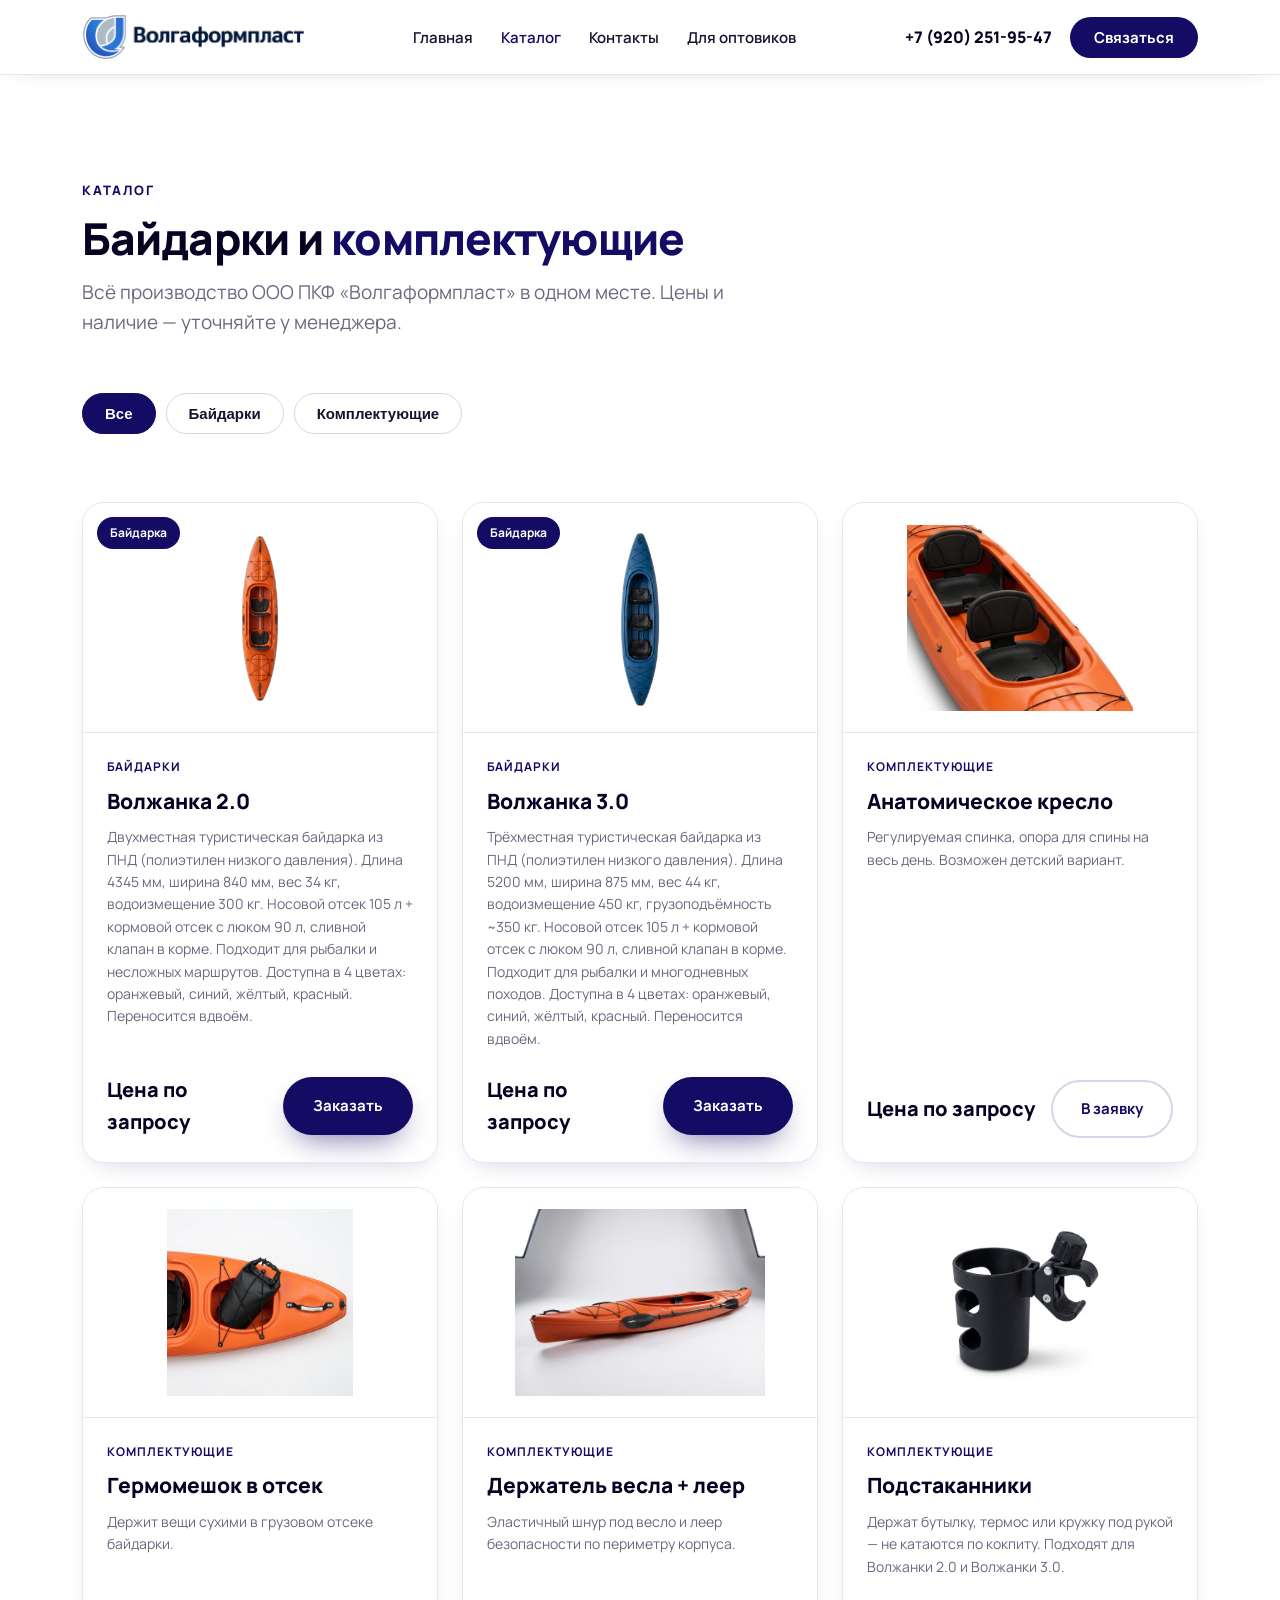
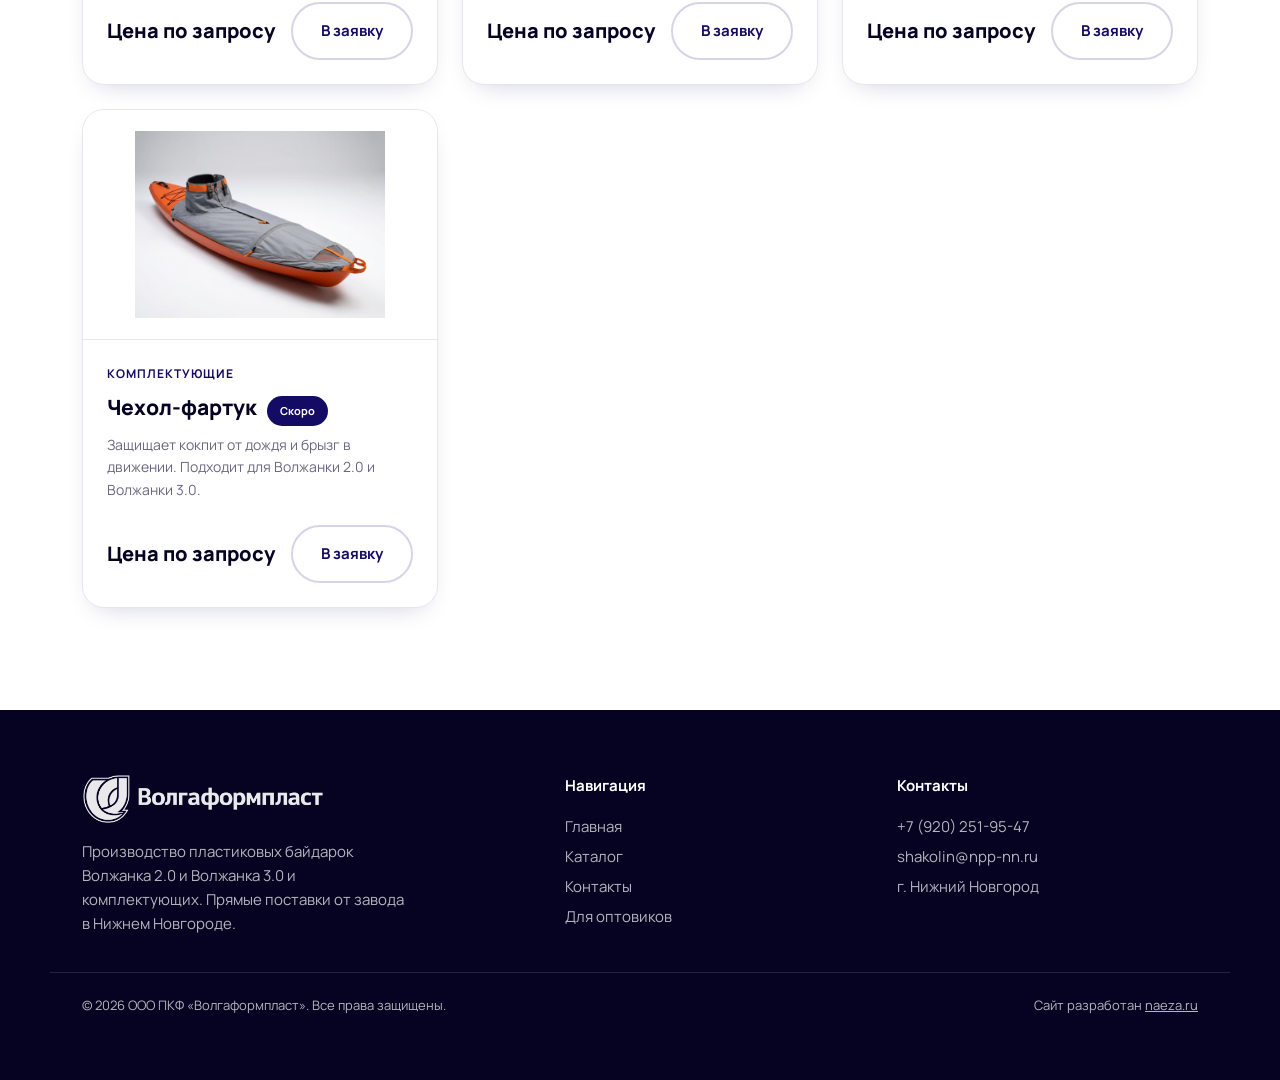
==== commit 49d8f392: "AI-фото под Волгаформпласт + контакты, карта, формы - Все фото сайта перегенерированы под реальные л" ====
--- a/catalog.html
+++ b/catalog.html
@@ -4,7 +4,7 @@
 <meta charset="UTF-8">
 <meta name="viewport" content="width=device-width, initial-scale=1">
 <title>Каталог — байдарки и комплектующие · Волгаформпласт</title>
-<meta name="description" content="Каталог Волгаформпласт: пластиковые байдарки Волжанка-2 и Волжанка-3, вёсла, кресла, гермомешки и другие комплектующие.">
+<meta name="description" content="Каталог Волгаформпласт: пластиковые байдарки Волжанка 2.0 и Волжанка 3.0, вёсла, кресла, гермомешки и другие комплектующие.">
 <link rel="icon" href="assets/npp_logo.svg">
 <link rel="preconnect" href="https://fonts.googleapis.com">
 <link rel="preconnect" href="https://fonts.gstatic.com" crossorigin>
@@ -24,7 +24,7 @@
       <a href="optom.html">Для оптовиков</a>
     </nav>
     <div class="npp-hd__right">
-      <a href="tel:+78310000000" class="npp-phone">+7 (831) 000-00-00</a>
+      <a href="tel:+79202519547" class="npp-phone">+7 (920) 251-95-47</a>
       <a href="contacts.html" class="npp-cta">Связаться</a>
       <button class="npp-burger" id="nppburger" aria-label="Меню"><span></span><span></span><span></span></button>
     </div>
@@ -56,20 +56,20 @@
 
       <!-- Байдарки -->
       <article class="product" data-cat="boats">
-        <div class="product__media"><span class="product__badge">Байдарка</span><img src="assets/69d2569373a3a77ff844c822_b2-1n.webp" alt="Волжанка-2"></div>
+        <div class="product__media"><span class="product__badge">Байдарка</span><img src="assets/69d2569373a3a77ff844c822_b2-1n.webp?v=6" alt="Волжанка 2.0"></div>
         <div class="product__body">
           <span class="product__cat">Байдарки</span>
-          <div class="product__name">Волжанка-2</div>
+          <div class="product__name">Волжанка 2.0</div>
           <p class="product__desc">Двухместная туристическая байдарка из ПНД (полиэтилен низкого давления). Длина 4345 мм, ширина 840 мм, вес 34 кг, водоизмещение 300 кг. Носовой отсек 105 л + кормовой отсек с люком 90 л, сливной клапан в корме. Подходит для рыбалки и несложных маршрутов. Доступна в 4 цветах: оранжевый, синий, жёлтый, красный. Переносится вдвоём.</p>
           <div class="product__foot"><div class="product__price">Цена по запросу</div><a href="contacts.html" class="btn btn--primary">Заказать</a></div>
         </div>
       </article>
 
       <article class="product" data-cat="boats">
-        <div class="product__media"><span class="product__badge">Байдарка</span><img src="assets/69d2581a88b2727280bdcb4f_b3-1n.webp" alt="Волжанка-3"></div>
+        <div class="product__media"><span class="product__badge">Байдарка</span><img src="assets/69d2581a88b2727280bdcb4f_b3-1n.webp?v=6" alt="Волжанка 3.0"></div>
         <div class="product__body">
           <span class="product__cat">Байдарки</span>
-          <div class="product__name">Волжанка-3</div>
+          <div class="product__name">Волжанка 3.0</div>
           <p class="product__desc">Трёхместная туристическая байдарка из ПНД (полиэтилен низкого давления). Длина 5200 мм, ширина 875 мм, вес 44 кг, водоизмещение 450 кг, грузоподъёмность ~350 кг. Носовой отсек 105 л + кормовой отсек с люком 90 л, сливной клапан в корме. Подходит для рыбалки и многодневных походов. Доступна в 4 цветах: оранжевый, синий, жёлтый, красный. Переносится вдвоём.</p>
           <div class="product__foot"><div class="product__price">Цена по запросу</div><a href="contacts.html" class="btn btn--primary">Заказать</a></div>
         </div>
@@ -77,7 +77,7 @@
 
       <!-- Комплектующие -->
       <article class="product" data-cat="parts">
-        <div class="product__media"><img src="assets/699e1a2d52baad6489740c45_3-1.jpg" alt="Анатомическое кресло"></div>
+        <div class="product__media"><img src="assets/npp-seat.jpg?v=2" alt="Анатомическое кресло"></div>
         <div class="product__body">
           <span class="product__cat">Комплектующие</span>
           <div class="product__name">Анатомическое кресло</div>
@@ -87,7 +87,7 @@
       </article>
 
       <article class="product" data-cat="parts">
-        <div class="product__media"><img src="assets/699e31a62a4a1c3da6f5c545_5-2.avif" alt="Гермомешок"></div>
+        <div class="product__media"><img src="assets/npp-drybag.jpg?v=1" alt="Гермомешок"></div>
         <div class="product__body">
           <span class="product__cat">Комплектующие</span>
           <div class="product__name">Гермомешок в отсек</div>
@@ -97,7 +97,7 @@
       </article>
 
       <article class="product" data-cat="parts">
-        <div class="product__media"><img src="assets/699e530728d7357f5953fed8_Frame%201.avif" alt="Держатель весла и леер"></div>
+        <div class="product__media"><img src="assets/699e530728d7357f5953fed8_Frame%201.avif?v=3" alt="Держатель весла и леер"></div>
         <div class="product__body">
           <span class="product__cat">Комплектующие</span>
           <div class="product__name">Держатель весла + леер</div>
@@ -107,21 +107,21 @@
       </article>
 
       <article class="product" data-cat="parts">
-        <div class="product__media"><img src="assets/699e31a79cb63a5649bd9ef0_5-1.avif" alt="Усиленный киль"></div>
+        <div class="product__media"><img src="assets/npp-cup.jpg?v=1" alt="Подстаканник"></div>
         <div class="product__body">
           <span class="product__cat">Комплектующие</span>
-          <div class="product__name">Усиленный киль</div>
-          <p class="product__desc">Носовой и кормовой кили — для курсовой устойчивости на течении.</p>
+          <div class="product__name">Подстаканники</div>
+          <p class="product__desc">Держат бутылку, термос или кружку под рукой — не катаются по кокпиту. Подходят для Волжанки 2.0 и Волжанки 3.0.</p>
           <div class="product__foot"><div class="product__price">Цена по запросу</div><a href="contacts.html" class="btn btn--outline">В заявку</a></div>
         </div>
       </article>
 
       <article class="product" data-cat="parts">
-        <div class="product__media"><img src="assets/699e31a79cb63a5649bd9ef0_5-1.avif" alt="Чехол-фартук"></div>
+        <div class="product__media"><img src="assets/699e31a79cb63a5649bd9ef0_5-1.avif?v=4" alt="Чехол-фартук"></div>
         <div class="product__body">
           <span class="product__cat">Комплектующие</span>
           <div class="product__name">Чехол-фартук <span class="product__badge" style="position:static;display:inline-block;margin-left:6px;font-size:11px;">Скоро</span></div>
-          <p class="product__desc">Защищает кокпит от дождя и брызг в движении. Подходит для Волжанки-2 и Волжанки-3.</p>
+          <p class="product__desc">Защищает кокпит от дождя и брызг в движении. Подходит для Волжанки 2.0 и Волжанки 3.0.</p>
           <div class="product__foot"><div class="product__price">Цена по запросу</div><a href="contacts.html" class="btn btn--outline">В заявку</a></div>
         </div>
       </article>
@@ -135,7 +135,7 @@
   <div class="npp-ft__inner">
     <div class="npp-ft__col npp-ft__brand">
       <img src="assets/npp_logo.svg" alt="Волгаформпласт">
-      <p>Производство пластиковых байдарок Волжанка-2 и Волжанка-3 и комплектующих. Прямые поставки от завода в Нижнем Новгороде.</p>
+      <p>Производство пластиковых байдарок Волжанка 2.0 и Волжанка 3.0 и комплектующих. Прямые поставки от завода в Нижнем Новгороде.</p>
     </div>
     <div class="npp-ft__col">
       <h4>Навигация</h4>
@@ -146,14 +146,14 @@
     </div>
     <div class="npp-ft__col">
       <h4>Контакты</h4>
-      <a href="tel:+78310000000">+7 (831) 000-00-00</a>
-      <a href="mailto:info@npp-nn.ru">info@npp-nn.ru</a>
+      <a href="tel:+79202519547">+7 (920) 251-95-47</a>
+      <a href="mailto:shakolin@npp-nn.ru">shakolin@npp-nn.ru</a>
       <span>г. Нижний Новгород</span>
     </div>
   </div>
   <div class="npp-ft__bottom">
     <span>© 2026 ООО ПКФ «Волгаформпласт». Все права защищены.</span>
-    <span>Тексты и фото — предварительные, под замену.</span>
+    <span>Сайт разработан <a href="https://naeza.ru" target="_blank" rel="noopener" style="color:inherit;text-decoration:underline;">naeza.ru</a></span>
   </div>
 </footer>
 
@@ -173,5 +173,6 @@
     });
   });
 </script>
+<script>function nppMail(f,s){var d=[];f.querySelectorAll("input,select,textarea").forEach(function(e){if(e.type=="submit"||e.type=="hidden")return;if(e.type=="checkbox"&&!e.checked)return;var v=(e.value||"").trim();if(v&&v!=e.getAttribute("placeholder"))d.push((e.getAttribute("placeholder")||e.name||"Поле")+": "+v)});window.location.href="mailto:shakolin@npp-nn.ru?subject="+encodeURIComponent(s)+"&body="+encodeURIComponent(d.join("\n"));return false;}</script>
 </body>
 </html>
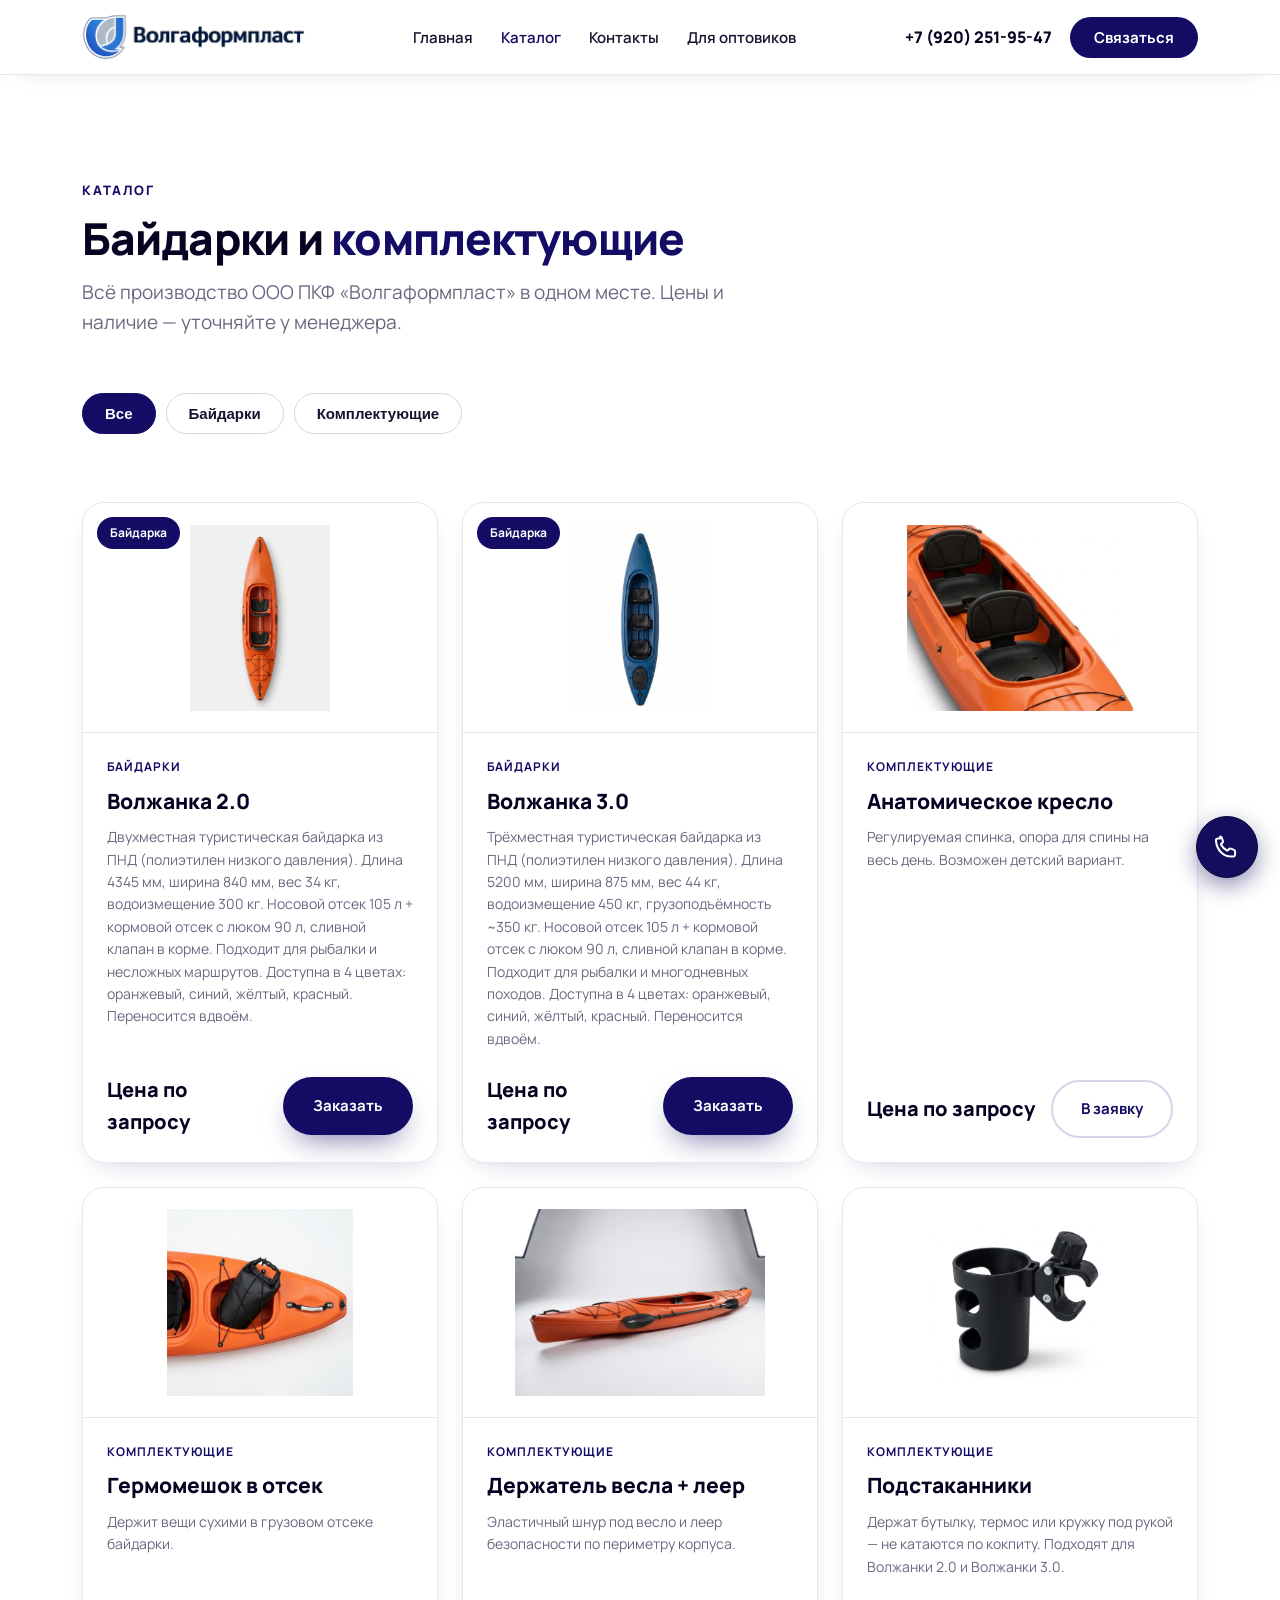
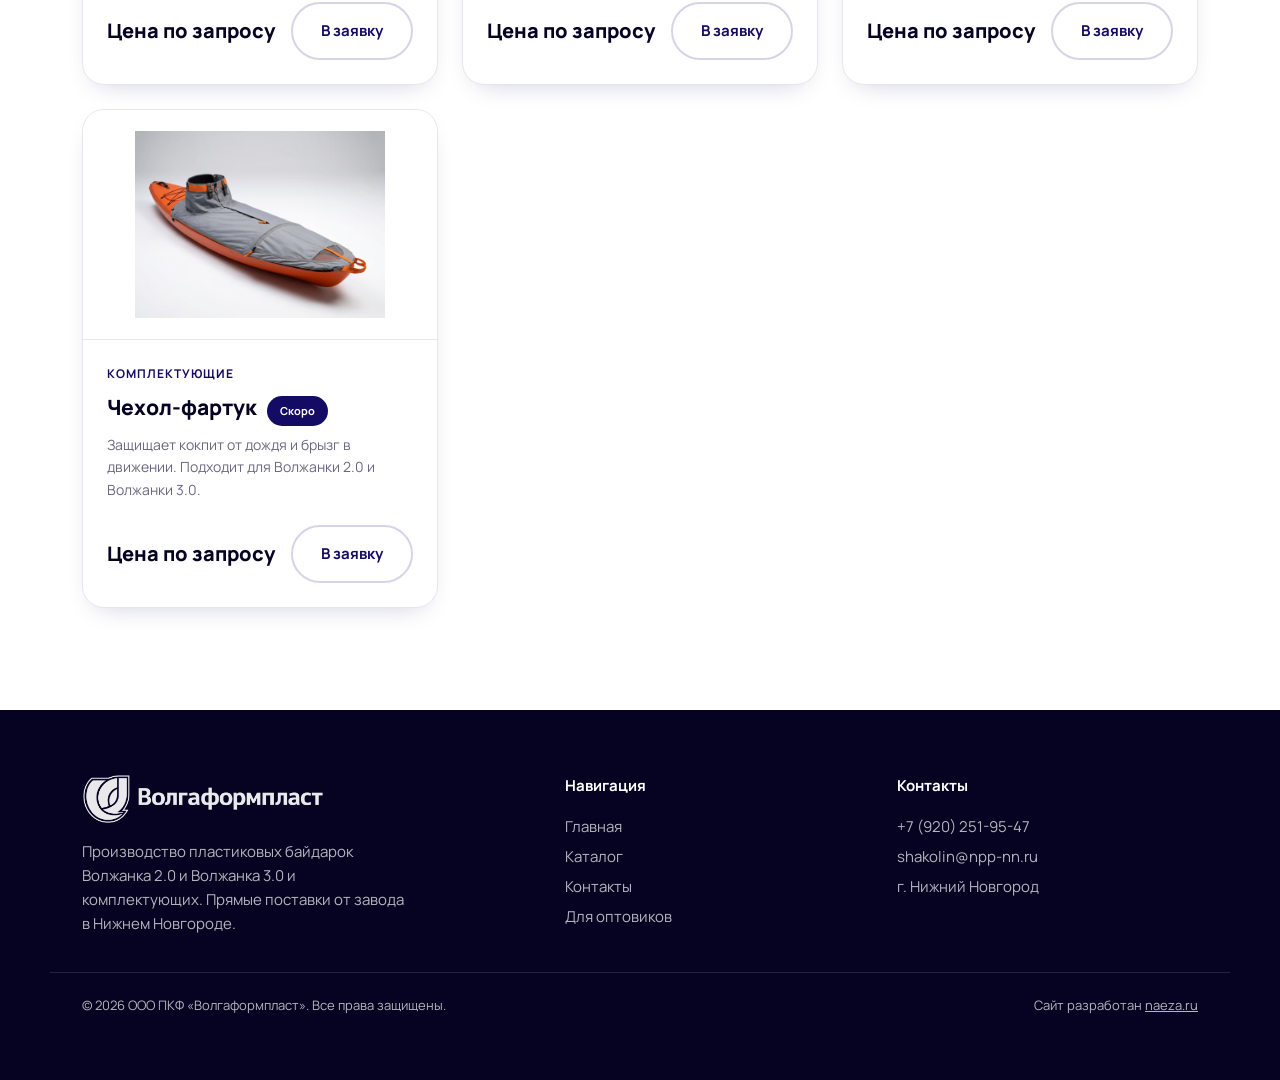
==== commit 3c2ec1a4: "Правки заказчика: 1 люк на топ-даунах + кнопка-звонок - Топ-дауны (char-topdown, b2-1n Волжанка 2.0," ====
--- a/catalog.html
+++ b/catalog.html
@@ -9,8 +9,8 @@
 <link rel="preconnect" href="https://fonts.googleapis.com">
 <link rel="preconnect" href="https://fonts.gstatic.com" crossorigin>
 <link href="https://fonts.googleapis.com/css2?family=Manrope:wght@400;500;600;700;800&display=swap" rel="stylesheet">
-<link rel="stylesheet" href="css/site.css">
-<link rel="stylesheet" href="css/header.css"/>
+<link rel="stylesheet" href="css/site.css?v=2">
+<link rel="stylesheet" href="css/header.css?v=2"/>
 </head>
 <body>
 
@@ -56,7 +56,7 @@
 
       <!-- Байдарки -->
       <article class="product" data-cat="boats">
-        <div class="product__media"><span class="product__badge">Байдарка</span><img src="assets/69d2569373a3a77ff844c822_b2-1n.webp?v=6" alt="Волжанка 2.0"></div>
+        <div class="product__media"><span class="product__badge">Байдарка</span><img src="assets/69d2569373a3a77ff844c822_b2-1n.webp?v=7" alt="Волжанка 2.0"></div>
         <div class="product__body">
           <span class="product__cat">Байдарки</span>
           <div class="product__name">Волжанка 2.0</div>
@@ -66,7 +66,7 @@
       </article>
 
       <article class="product" data-cat="boats">
-        <div class="product__media"><span class="product__badge">Байдарка</span><img src="assets/69d2581a88b2727280bdcb4f_b3-1n.webp?v=6" alt="Волжанка 3.0"></div>
+        <div class="product__media"><span class="product__badge">Байдарка</span><img src="assets/69d2581a88b2727280bdcb4f_b3-1n.webp?v=7" alt="Волжанка 3.0"></div>
         <div class="product__body">
           <span class="product__cat">Байдарки</span>
           <div class="product__name">Волжанка 3.0</div>
@@ -174,5 +174,13 @@
   });
 </script>
 <script>function nppMail(f,s){var d=[];f.querySelectorAll("input,select,textarea").forEach(function(e){if(e.type=="submit"||e.type=="hidden")return;if(e.type=="checkbox"&&!e.checked)return;var v=(e.value||"").trim();if(v&&v!=e.getAttribute("placeholder"))d.push((e.getAttribute("placeholder")||e.name||"Поле")+": "+v)});window.location.href="mailto:shakolin@npp-nn.ru?subject="+encodeURIComponent(s)+"&body="+encodeURIComponent(d.join("\n"));return false;}</script>
+<a href="tel:+79202519547" class="npp-call-fab" aria-label="Позвонить +7 920 251-95-47" title="Позвонить"><svg viewBox="0 0 24 24" width="30" height="30" fill="none" stroke="#ffffff" stroke-width="1.6" stroke-linecap="round" stroke-linejoin="round"><path d="M6.6 3.6c.5 0 .95.32 1.13.8l1.02 2.62c.18.47.07.99-.29 1.35l-1.06 1.04c-.22.22-.28.55-.13.83a11.2 11.2 0 0 0 4.55 4.55c.28.15.61.09.83-.13l1.04-1.06c.36-.36.88-.47 1.35-.29l2.62 1.02c.48.18.8.63.8 1.13v2.62c0 .82-.69 1.5-1.51 1.43C9.74 20.6 3.4 14.26 3.17 6.71 3.1 5.89 3.78 5.2 4.6 5.2h2z"/></svg></a>
+<style>
+.npp-call-fab{position:fixed;right:22px;bottom:22px;width:62px;height:62px;border-radius:50%;background:#140d5e;border:1.5px solid #0a0730;display:flex;align-items:center;justify-content:center;box-shadow:0 8px 22px rgba(20,13,94,.45);z-index:99999;transition:transform .18s ease,box-shadow .18s ease;animation:nppCallPulse 2.4s infinite}
+.npp-call-fab:hover{transform:scale(1.08);box-shadow:0 10px 28px rgba(20,13,94,.6)}
+.npp-call-fab:active{transform:scale(.96)}
+@keyframes nppCallPulse{0%{box-shadow:0 8px 22px rgba(20,13,94,.45),0 0 0 0 rgba(20,13,94,.35)}70%{box-shadow:0 8px 22px rgba(20,13,94,.45),0 0 0 16px rgba(20,13,94,0)}100%{box-shadow:0 8px 22px rgba(20,13,94,.45),0 0 0 0 rgba(20,13,94,0)}}
+@media(max-width:600px){.npp-call-fab{width:54px;height:54px;right:16px;bottom:16px}.npp-call-fab svg{width:26px;height:26px}}
+</style>
 </body>
 </html>
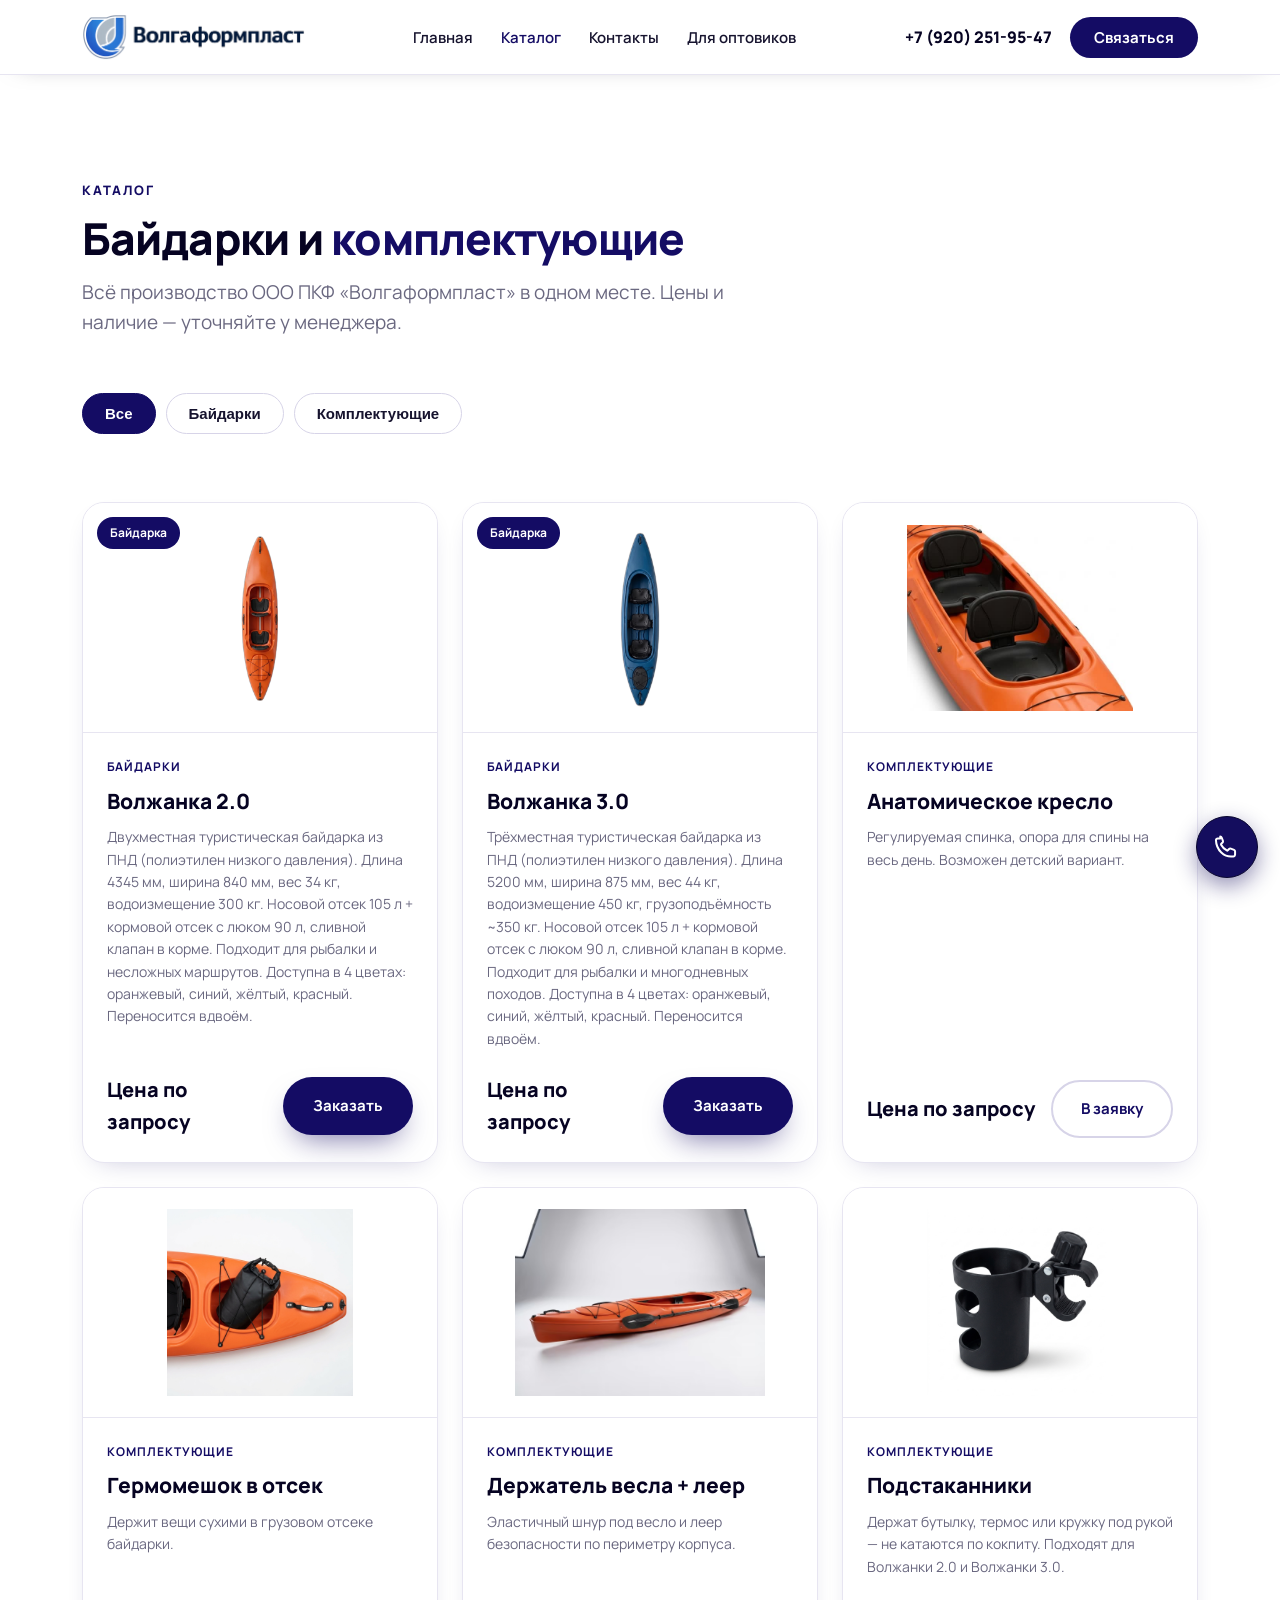
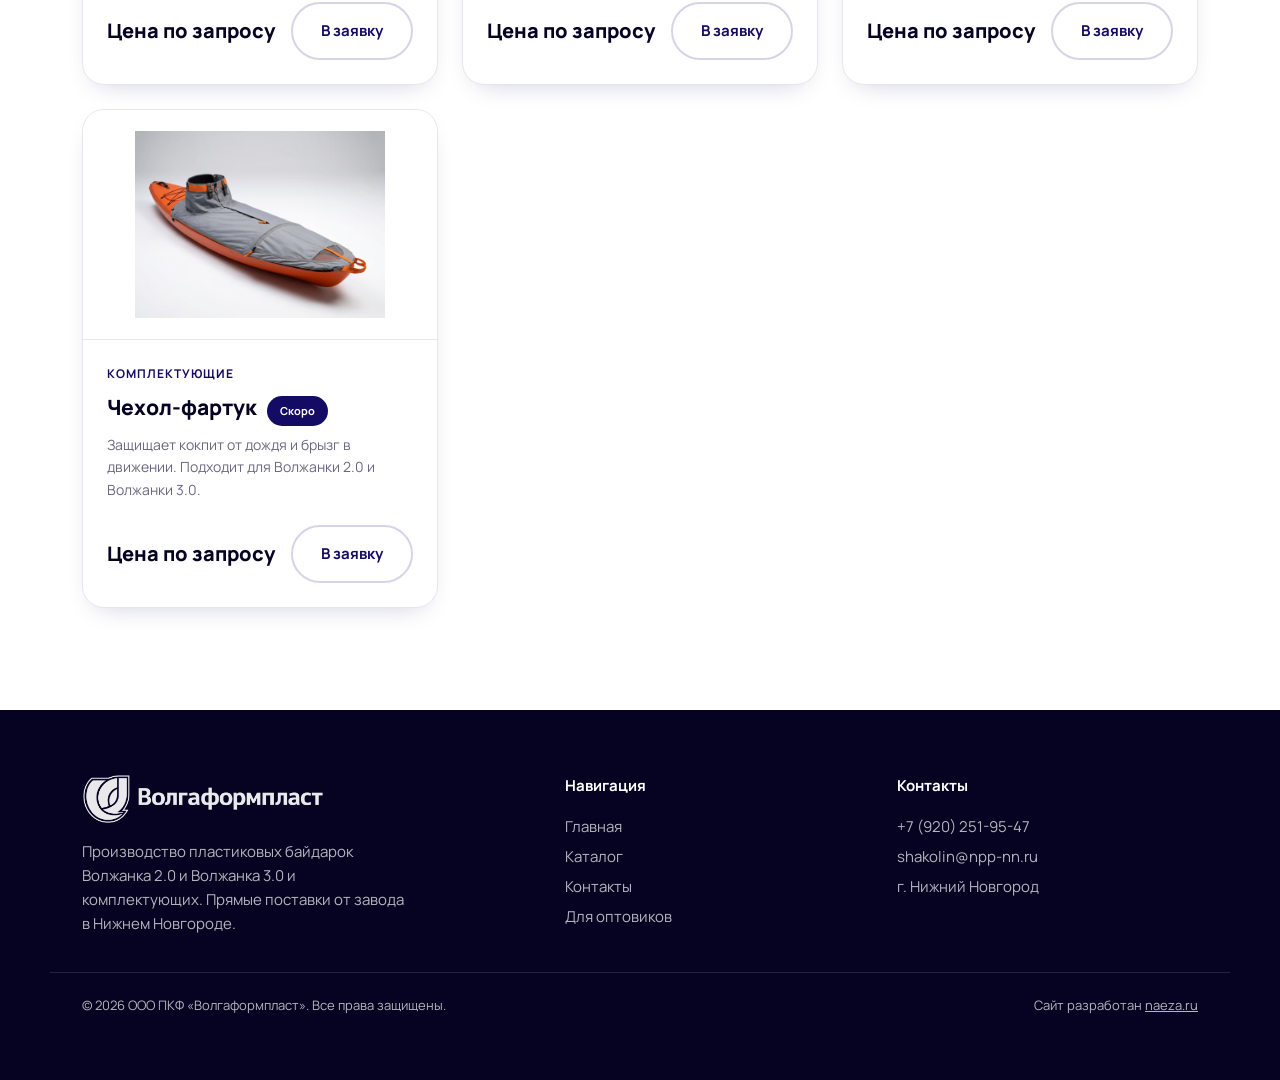
==== commit 726b5bd3: "Правки: прозрачные топ-дауны, чёрные кресла на «Больше контроля», одиночная кнопка-звонок - Топ-даун" ====
--- a/catalog.html
+++ b/catalog.html
@@ -56,7 +56,7 @@
 
       <!-- Байдарки -->
       <article class="product" data-cat="boats">
-        <div class="product__media"><span class="product__badge">Байдарка</span><img src="assets/69d2569373a3a77ff844c822_b2-1n.webp?v=7" alt="Волжанка 2.0"></div>
+        <div class="product__media"><span class="product__badge">Байдарка</span><img src="assets/69d2569373a3a77ff844c822_b2-1n.webp?v=8" alt="Волжанка 2.0"></div>
         <div class="product__body">
           <span class="product__cat">Байдарки</span>
           <div class="product__name">Волжанка 2.0</div>
@@ -66,7 +66,7 @@
       </article>
 
       <article class="product" data-cat="boats">
-        <div class="product__media"><span class="product__badge">Байдарка</span><img src="assets/69d2581a88b2727280bdcb4f_b3-1n.webp?v=7" alt="Волжанка 3.0"></div>
+        <div class="product__media"><span class="product__badge">Байдарка</span><img src="assets/69d2581a88b2727280bdcb4f_b3-1n.webp?v=8" alt="Волжанка 3.0"></div>
         <div class="product__body">
           <span class="product__cat">Байдарки</span>
           <div class="product__name">Волжанка 3.0</div>
@@ -176,10 +176,9 @@
 <script>function nppMail(f,s){var d=[];f.querySelectorAll("input,select,textarea").forEach(function(e){if(e.type=="submit"||e.type=="hidden")return;if(e.type=="checkbox"&&!e.checked)return;var v=(e.value||"").trim();if(v&&v!=e.getAttribute("placeholder"))d.push((e.getAttribute("placeholder")||e.name||"Поле")+": "+v)});window.location.href="mailto:shakolin@npp-nn.ru?subject="+encodeURIComponent(s)+"&body="+encodeURIComponent(d.join("\n"));return false;}</script>
 <a href="tel:+79202519547" class="npp-call-fab" aria-label="Позвонить +7 920 251-95-47" title="Позвонить"><svg viewBox="0 0 24 24" width="30" height="30" fill="none" stroke="#ffffff" stroke-width="1.6" stroke-linecap="round" stroke-linejoin="round"><path d="M6.6 3.6c.5 0 .95.32 1.13.8l1.02 2.62c.18.47.07.99-.29 1.35l-1.06 1.04c-.22.22-.28.55-.13.83a11.2 11.2 0 0 0 4.55 4.55c.28.15.61.09.83-.13l1.04-1.06c.36-.36.88-.47 1.35-.29l2.62 1.02c.48.18.8.63.8 1.13v2.62c0 .82-.69 1.5-1.51 1.43C9.74 20.6 3.4 14.26 3.17 6.71 3.1 5.89 3.78 5.2 4.6 5.2h2z"/></svg></a>
 <style>
-.npp-call-fab{position:fixed;right:22px;bottom:22px;width:62px;height:62px;border-radius:50%;background:#140d5e;border:1.5px solid #0a0730;display:flex;align-items:center;justify-content:center;box-shadow:0 8px 22px rgba(20,13,94,.45);z-index:99999;transition:transform .18s ease,box-shadow .18s ease;animation:nppCallPulse 2.4s infinite}
+.npp-call-fab{position:fixed;right:22px;bottom:22px;width:62px;height:62px;border-radius:50%;background:#140d5e;border:1.5px solid #0a0730;display:flex;align-items:center;justify-content:center;box-shadow:0 8px 22px rgba(20,13,94,.45);z-index:99999;transition:transform .18s ease,box-shadow .18s ease}
 .npp-call-fab:hover{transform:scale(1.08);box-shadow:0 10px 28px rgba(20,13,94,.6)}
 .npp-call-fab:active{transform:scale(.96)}
-@keyframes nppCallPulse{0%{box-shadow:0 8px 22px rgba(20,13,94,.45),0 0 0 0 rgba(20,13,94,.35)}70%{box-shadow:0 8px 22px rgba(20,13,94,.45),0 0 0 16px rgba(20,13,94,0)}100%{box-shadow:0 8px 22px rgba(20,13,94,.45),0 0 0 0 rgba(20,13,94,0)}}
 @media(max-width:600px){.npp-call-fab{width:54px;height:54px;right:16px;bottom:16px}.npp-call-fab svg{width:26px;height:26px}}
 </style>
 </body>
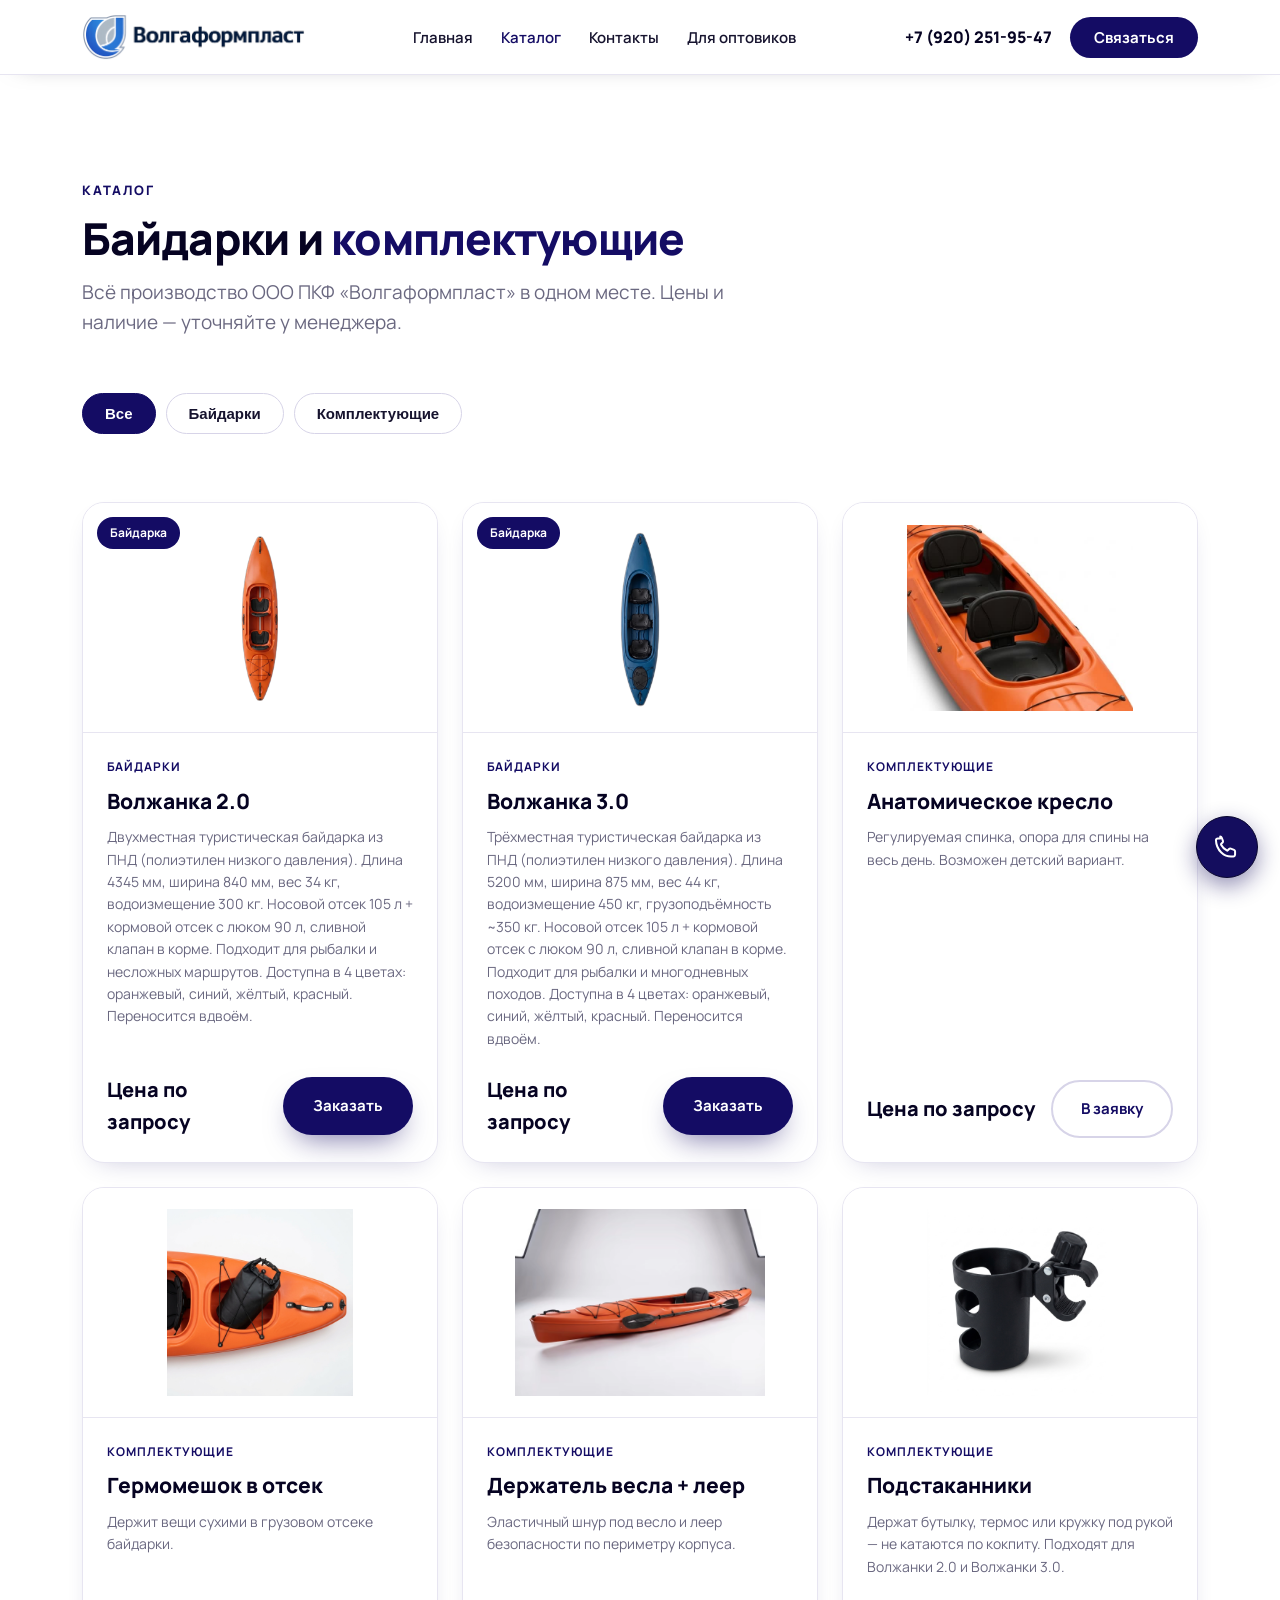
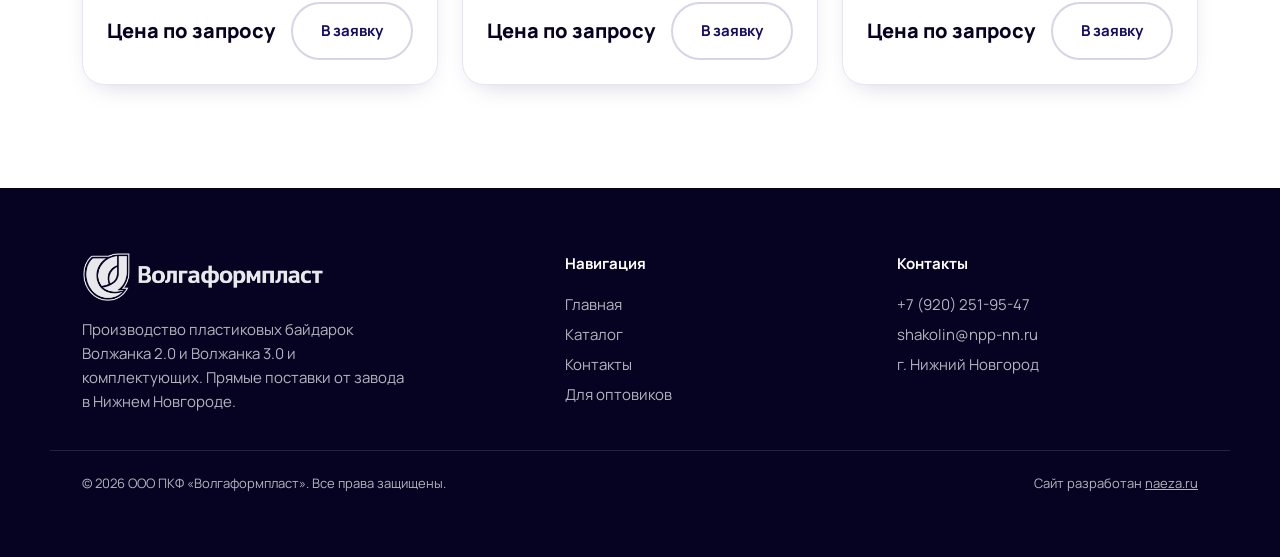
==== commit 04887005: "Каталог: убрана карточка «Чехол-фартук» Co-Authored-By: Claude Opus 4.8 (1M context) <noreply@anthro" ====
--- a/catalog.html
+++ b/catalog.html
@@ -116,16 +116,6 @@
         </div>
       </article>
 
-      <article class="product" data-cat="parts">
-        <div class="product__media"><img src="assets/699e31a79cb63a5649bd9ef0_5-1.avif?v=4" alt="Чехол-фартук"></div>
-        <div class="product__body">
-          <span class="product__cat">Комплектующие</span>
-          <div class="product__name">Чехол-фартук <span class="product__badge" style="position:static;display:inline-block;margin-left:6px;font-size:11px;">Скоро</span></div>
-          <p class="product__desc">Защищает кокпит от дождя и брызг в движении. Подходит для Волжанки 2.0 и Волжанки 3.0.</p>
-          <div class="product__foot"><div class="product__price">Цена по запросу</div><a href="contacts.html" class="btn btn--outline">В заявку</a></div>
-        </div>
-      </article>
-
     </div>
   </div>
 </section>
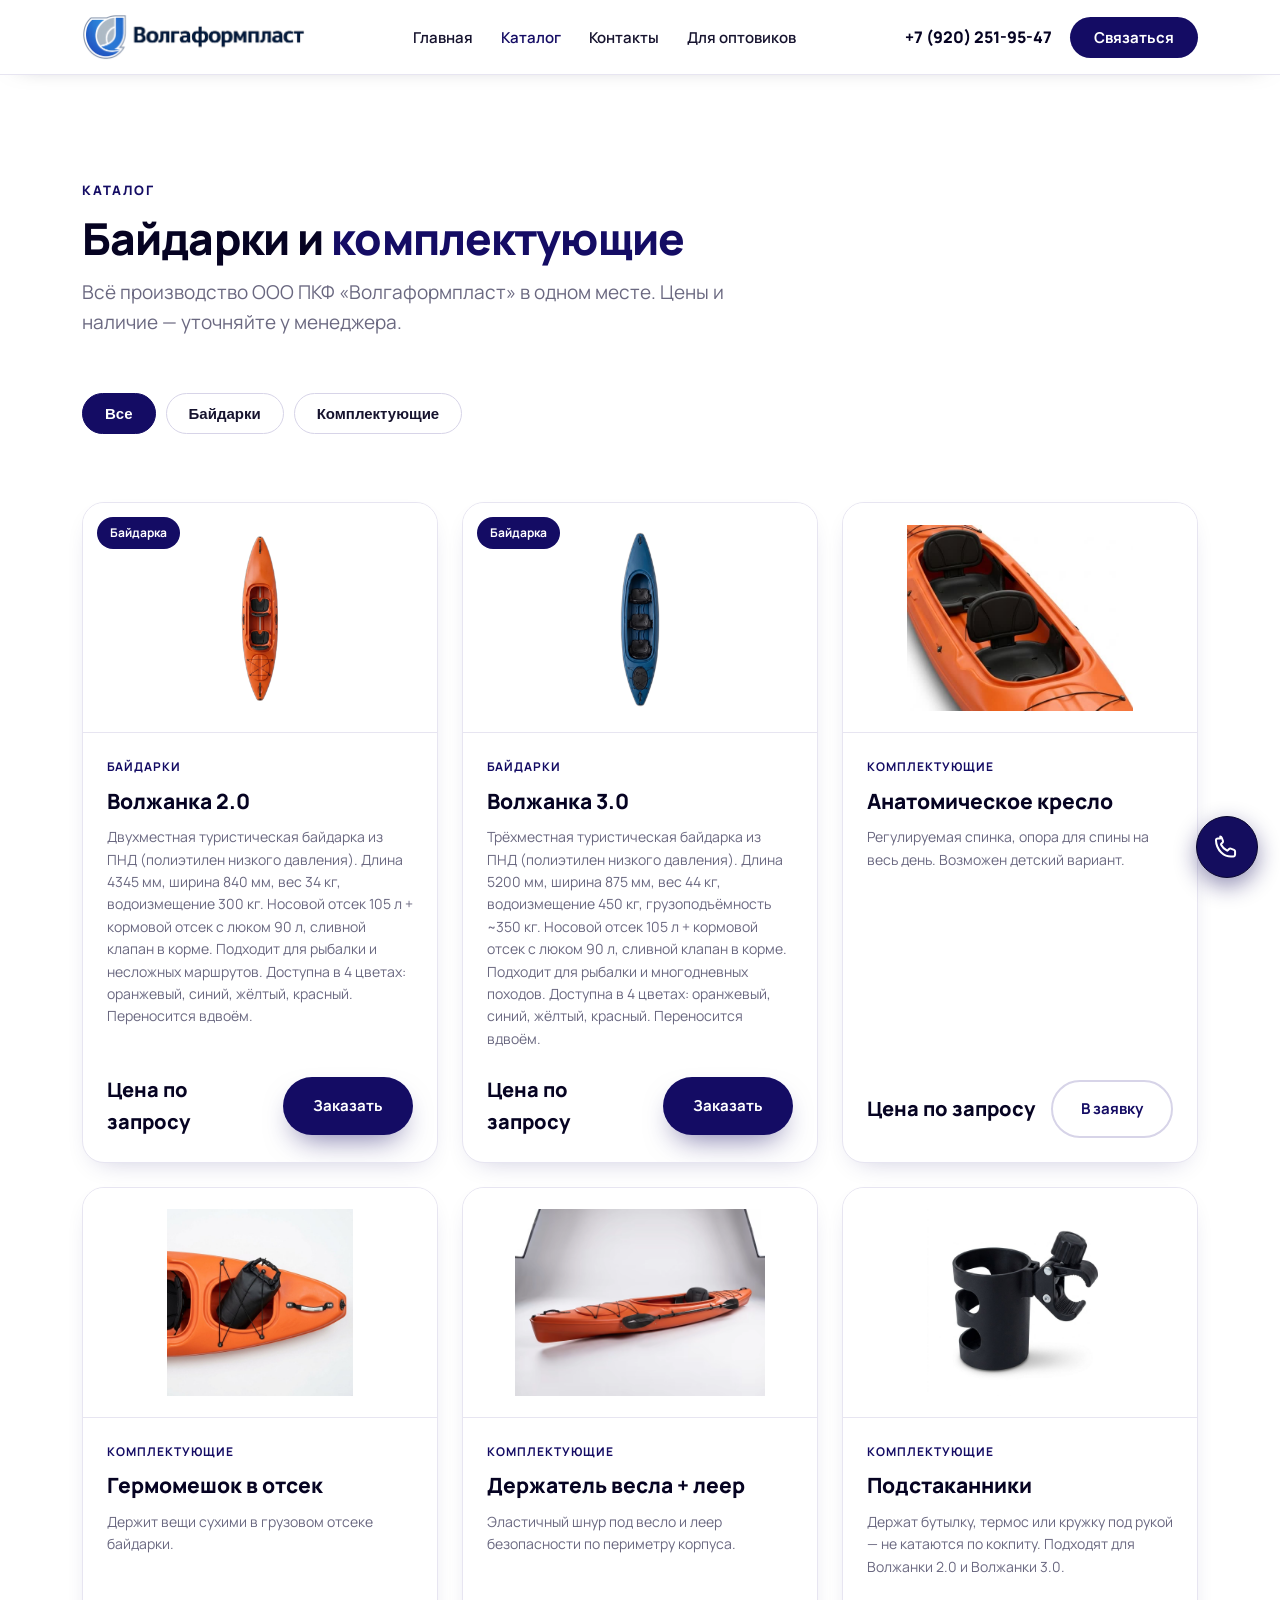
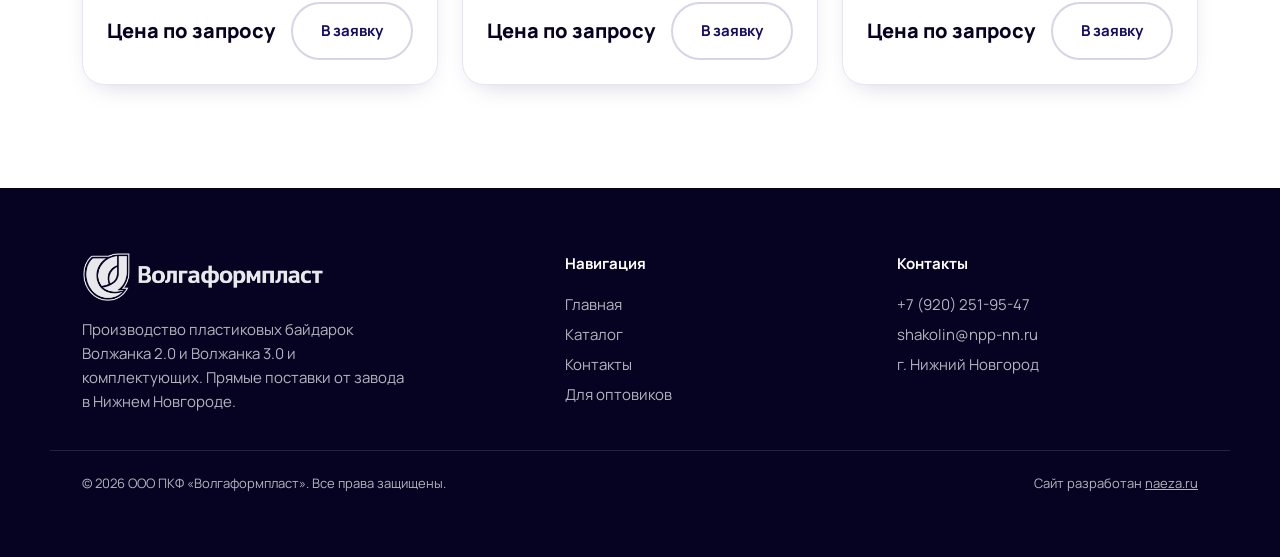
==== commit 049466c0: "Оптимизация веса: пережаты тяжёлые JPEG + optom/char-topdown в webp - vlz2-cockpit/feat-1/feat-2/dry" ====
--- a/catalog.html
+++ b/catalog.html
@@ -87,7 +87,7 @@
       </article>
 
       <article class="product" data-cat="parts">
-        <div class="product__media"><img src="assets/npp-drybag.jpg?v=1" alt="Гермомешок"></div>
+        <div class="product__media"><img src="assets/npp-drybag.jpg?v=11" alt="Гермомешок"></div>
         <div class="product__body">
           <span class="product__cat">Комплектующие</span>
           <div class="product__name">Гермомешок в отсек</div>
@@ -107,7 +107,7 @@
       </article>
 
       <article class="product" data-cat="parts">
-        <div class="product__media"><img src="assets/npp-cup.jpg?v=1" alt="Подстаканник"></div>
+        <div class="product__media"><img src="assets/npp-cup.jpg?v=11" alt="Подстаканник"></div>
         <div class="product__body">
           <span class="product__cat">Комплектующие</span>
           <div class="product__name">Подстаканники</div>
